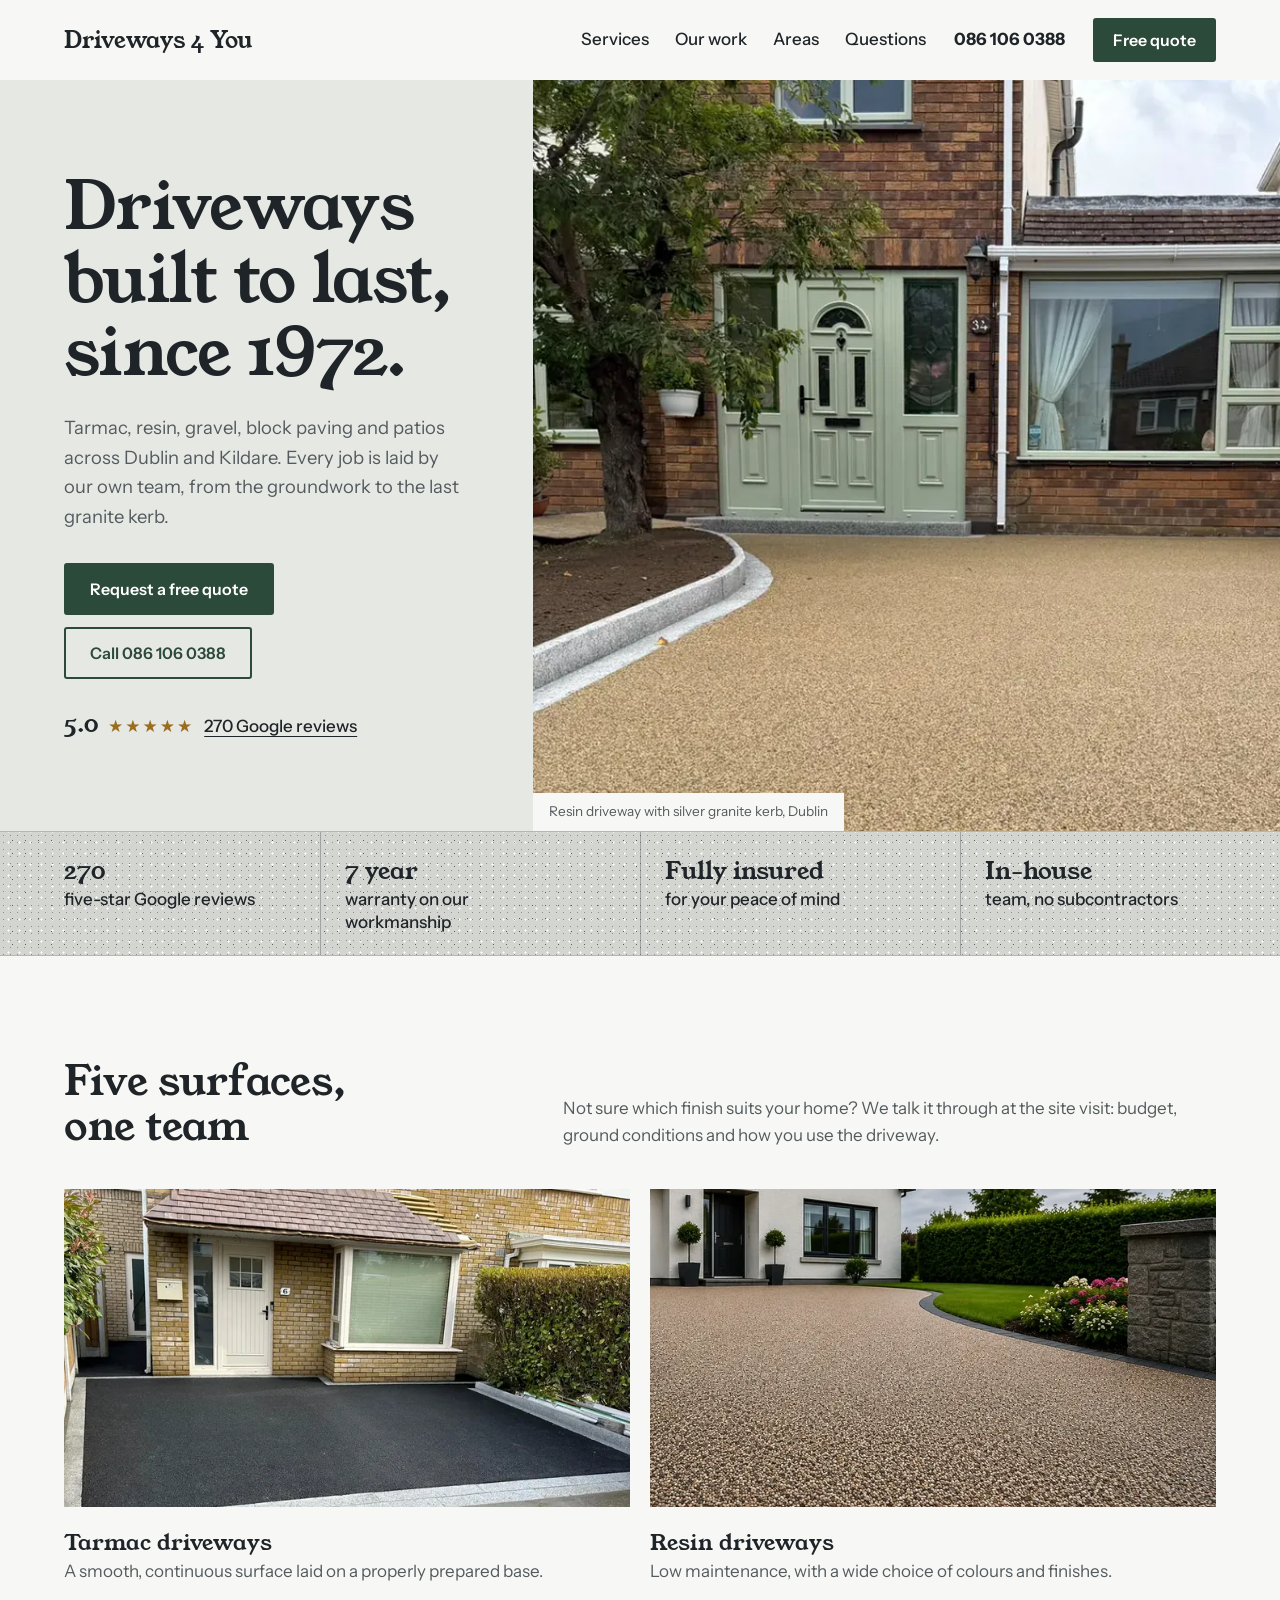
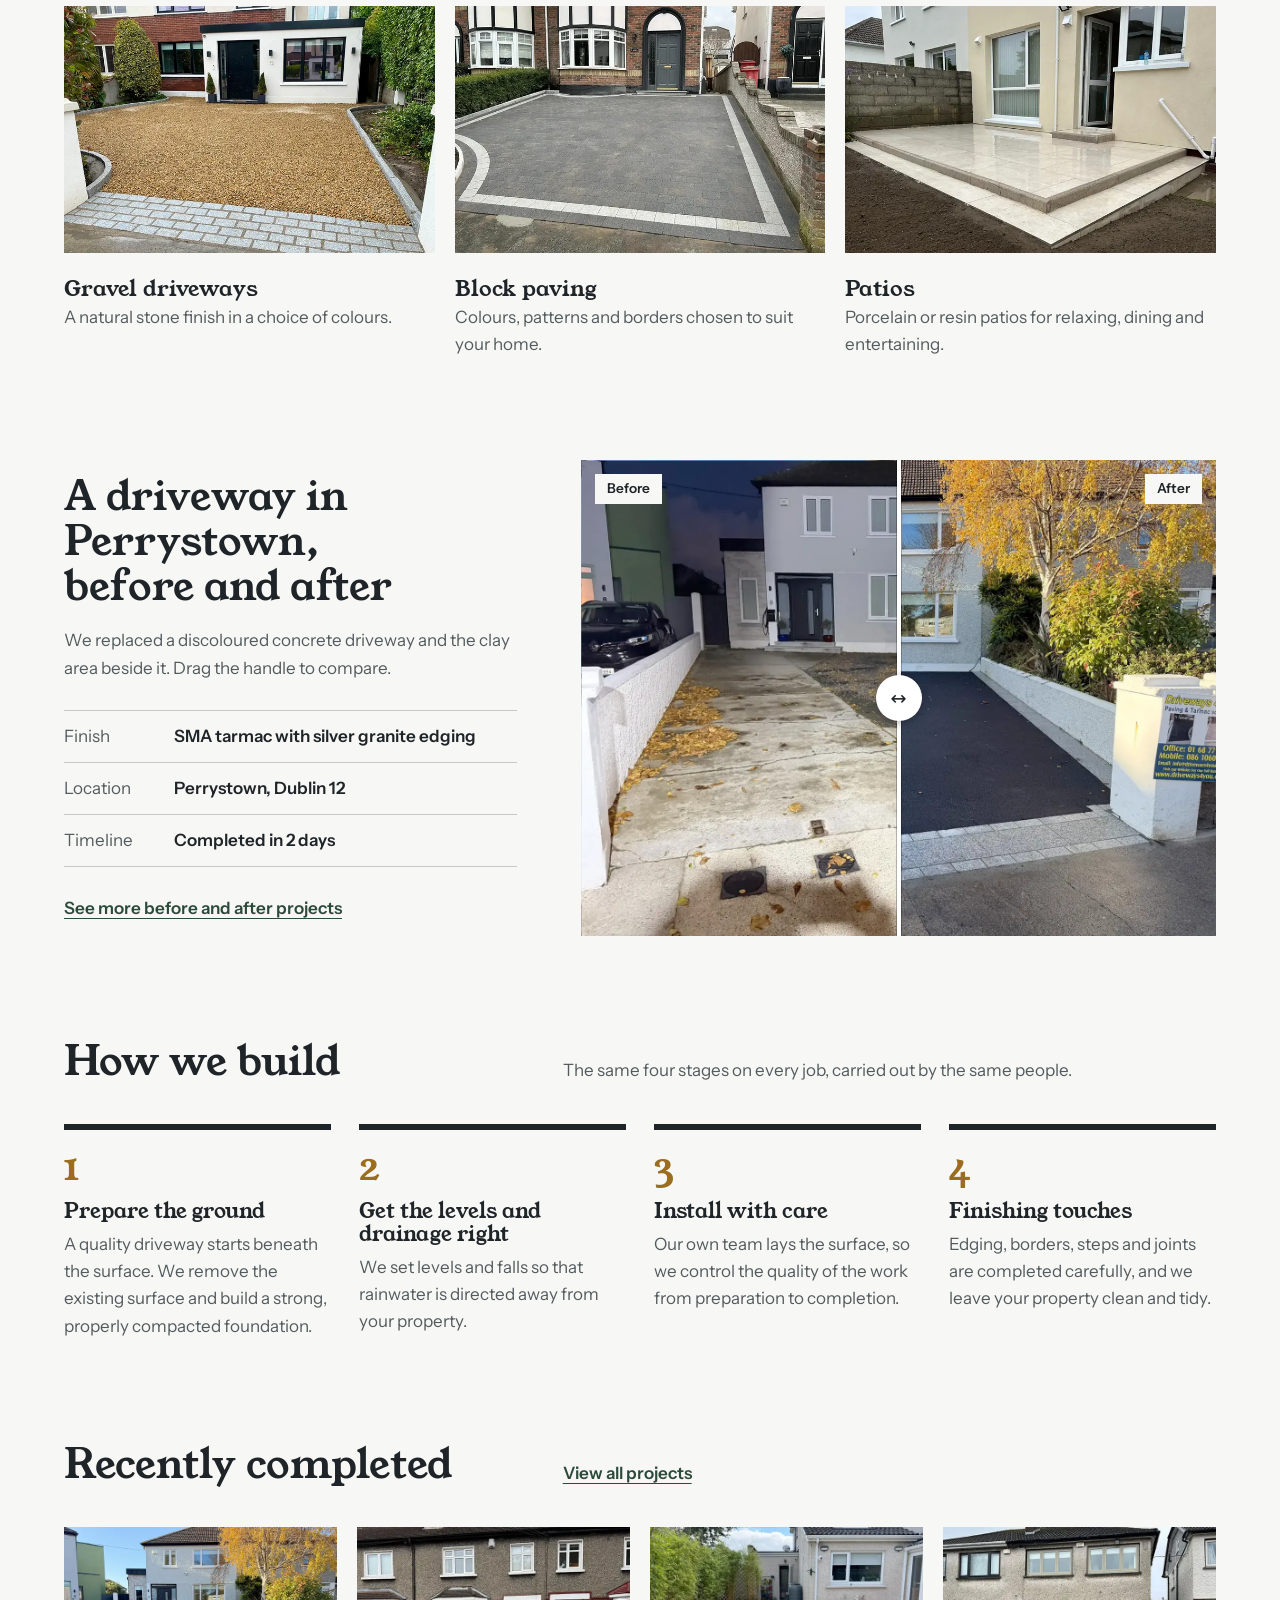
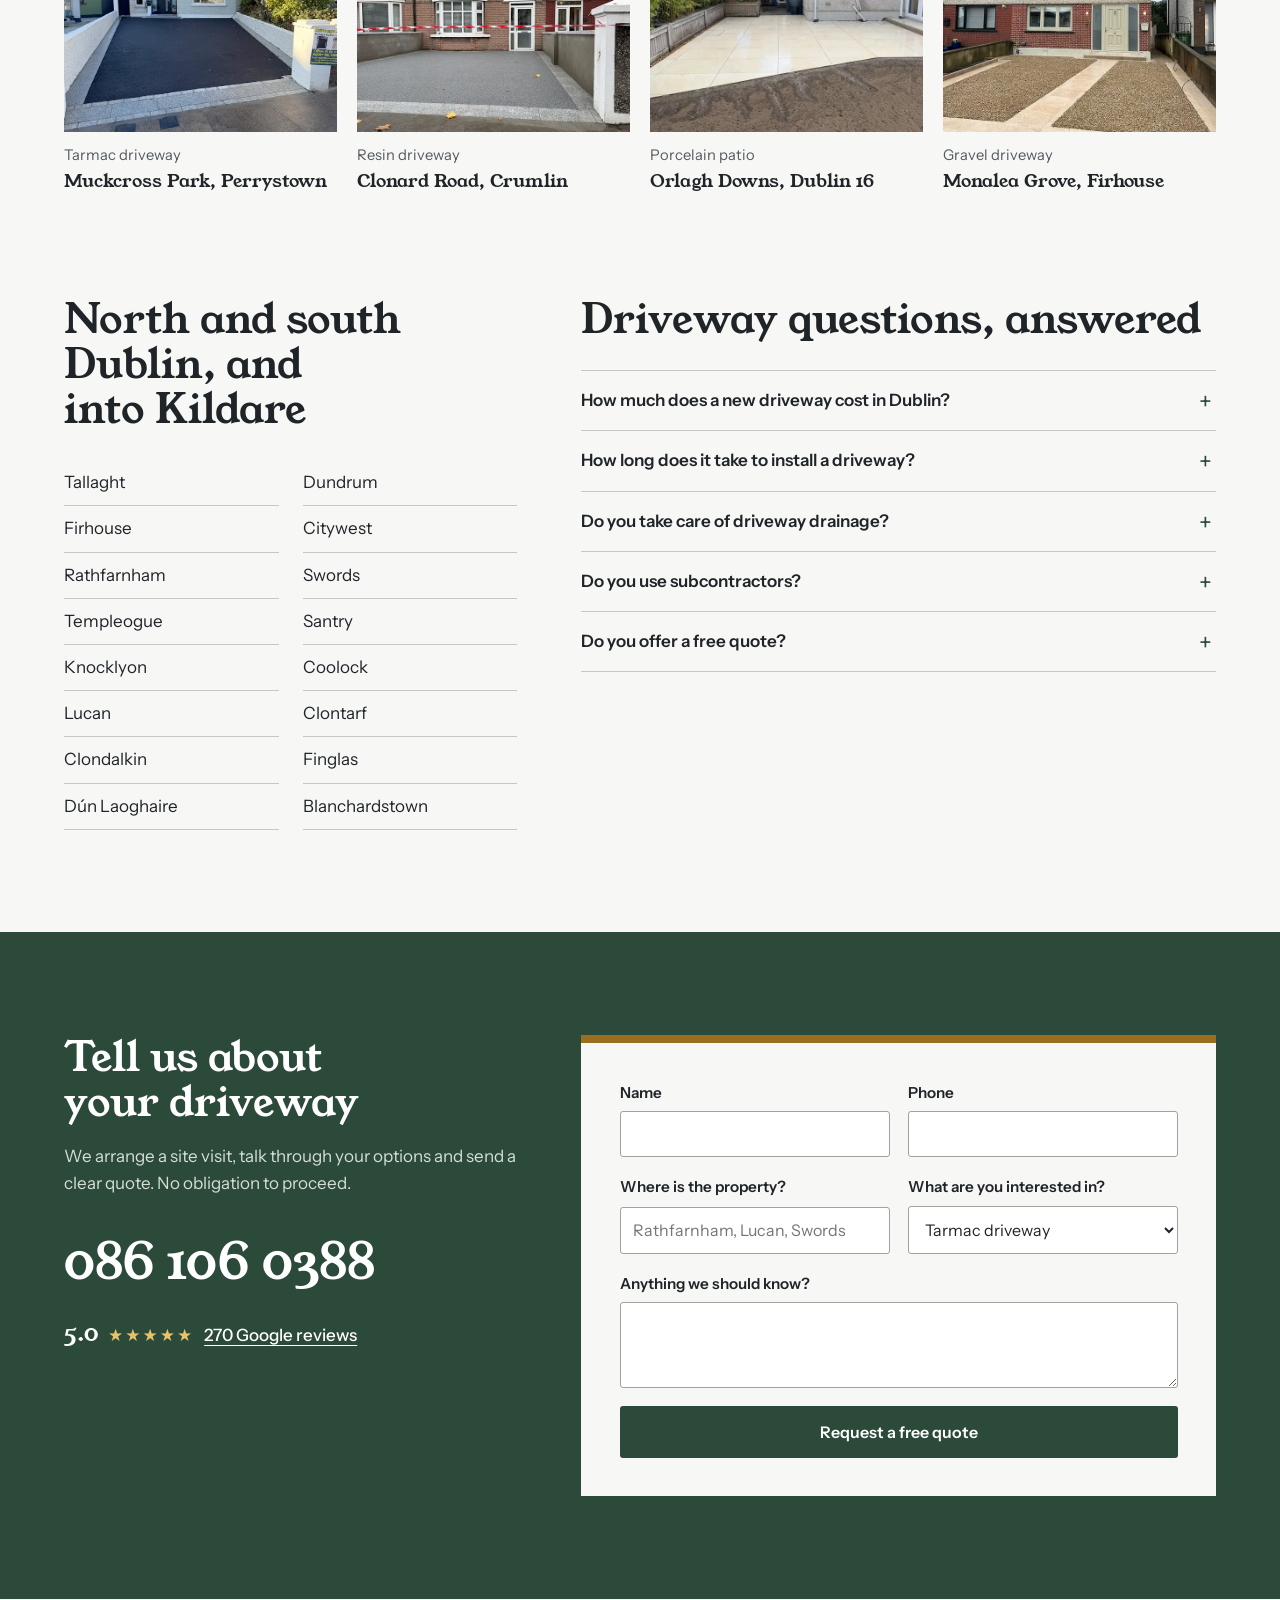
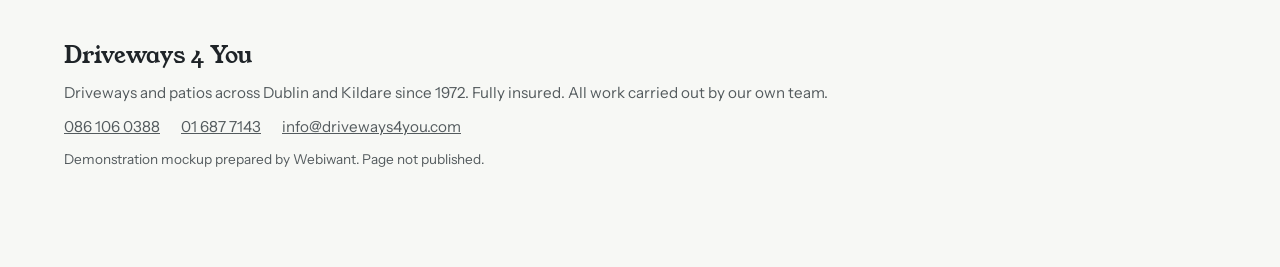
==== home-page-d925b19eefa49cad/modele-1-granite/index.html @ bef6cdc3 "Add three home page mockups Co-Authored-By: Claude Fable 5.2 <noreply@anthropic.com>" ====
<!doctype html>
<html lang="en-IE">
<head>
<meta charset="utf-8">
<meta name="viewport" content="width=device-width, initial-scale=1">
<meta name="robots" content="noindex, nofollow">
<title>Driveways Dublin | Tarmac, Resin and Patios | Driveways 4 You</title>
<meta name="description" content="Driveways 4 You installs tarmac, resin, gravel and block paving driveways and patios across Dublin. Call 086 106 0388 for a free quote.">
<link rel="stylesheet" href="fonts.css">
<link rel="stylesheet" href="style.css">
<script type="application/ld+json">
{"@context":"https://schema.org","@type":"HomeAndConstructionBusiness","name":"Driveways 4 You","url":"https://driveways4you.com/","telephone":"+353861060388","email":"info@driveways4you.com","foundingDate":"1972","areaServed":[{"@type":"City","name":"Dublin"},{"@type":"AdministrativeArea","name":"Kildare"}],"aggregateRating":{"@type":"AggregateRating","ratingValue":5.0,"reviewCount":270},"sameAs":["https://g.page/r/CZlKfA_YIDIHEAE"]}
</script>
</head>
<body>
<header class="top">
  <a class="brand" href="#" aria-label="Driveways 4 You, home">Driveways 4&nbsp;You</a>
  <nav aria-label="Main navigation">
    <a href="#services">Services</a>
    <a href="#work">Our work</a>
    <a href="#areas">Areas</a>
    <a href="#faq">Questions</a>
  </nav>
  <a class="top-phone" href="tel:+353861060388">086 106 0388</a>
  <a class="btn btn-main top-cta" href="#quote">Free quote</a>
</header>

<main>
<section class="hero">
  <div class="hero-text">
    <h1>Driveways built to last, since 1972.</h1>
    <p class="lead">Tarmac, resin, gravel, block paving and patios across Dublin and Kildare. Every job is laid by our own team, from the groundwork to the last granite kerb.</p>
    <div class="hero-cta">
      <a class="btn btn-main" href="#quote">Request a free quote</a>
      <a class="btn btn-line" href="tel:+353861060388">Call 086 106 0388</a>
    </div>
    <a class="rating" href="https://g.page/r/CZlKfA_YIDIHEAE" target="_blank" rel="noopener"><strong>5.0</strong><span class="stars" aria-hidden="true">★★★★★</span><span>270 Google reviews</span></a>
  </div>
  <figure class="hero-photo">
    <img src="img/resin-driveway-granite-kerb-dublin-700.webp" srcset="img/resin-driveway-granite-kerb-dublin-700.webp 700w, img/resin-driveway-granite-kerb-dublin-1400.webp 1200w" sizes="(min-width: 900px) 58vw, 100vw" width="1200" height="798" alt="Resin driveway with a curved silver granite kerb in front of a Dublin home" fetchpriority="high">
    <figcaption>Resin driveway with silver granite kerb, Dublin</figcaption>
  </figure>
</section>

<ul class="kerb">
  <li><strong>270</strong> five-star Google reviews</li>
  <li><strong>7 year</strong> warranty on our workmanship</li>
  <li><strong>Fully insured</strong> for your peace of mind</li>
  <li><strong>In-house</strong> team, no subcontractors</li>
</ul>

<section class="block" id="services">
  <div class="block-head">
    <h2>Five surfaces, one team</h2>
    <p>Not sure which finish suits your home? We talk it through at the site visit: budget, ground conditions and how you use the driveway.</p>
  </div>
  <div class="svc-grid">
      <a class="svc" href="https://driveways4you.com/services/tarmac-contractors-dublin"><img src="img/tarmac-driveway-brick-porch-dublin-700.webp" srcset="img/tarmac-driveway-brick-porch-dublin-700.webp 700w, img/tarmac-driveway-brick-porch-dublin-1400.webp 1200w" sizes="(min-width: 900px) 33vw, 100vw" width="1200" height="800" alt="New tarmac driveway with granite edging in front of a brick porch" loading="lazy"><span class="svc-text"><strong>Tarmac driveways</strong><span>A smooth, continuous surface laid on a properly prepared base.</span></span></a>
      <a class="svc" href="https://driveways4you.com/services/resin-driveways-dublin"><img src="img/resin-driveway-curved-lawn-dublin-700.webp" srcset="img/resin-driveway-curved-lawn-dublin-700.webp 700w, img/resin-driveway-curved-lawn-dublin-1400.webp 1183w" sizes="(min-width: 900px) 33vw, 100vw" width="1183" height="887" alt="Resin driveway curving past a lawn towards a white house" loading="lazy"><span class="svc-text"><strong>Resin driveways</strong><span>Low maintenance, with a wide choice of colours and finishes.</span></span></a>
      <a class="svc" href="https://driveways4you.com/services/gravel-driveways"><img src="img/gravel-driveway-granite-sett-apron-dublin-700.webp" srcset="img/gravel-driveway-granite-sett-apron-dublin-700.webp 700w, img/gravel-driveway-granite-sett-apron-dublin-1400.webp 1200w" sizes="(min-width: 900px) 33vw, 100vw" width="1200" height="800" alt="Golden gravel driveway with a granite sett apron" loading="lazy"><span class="svc-text"><strong>Gravel driveways</strong><span>A natural stone finish in a choice of colours.</span></span></a>
      <a class="svc" href="https://driveways4you.com/services/block-paving-dublin"><img src="img/block-paving-charcoal-silver-border-scholarstown-700.webp" srcset="img/block-paving-charcoal-silver-border-scholarstown-700.webp 700w, img/block-paving-charcoal-silver-border-scholarstown-1400.webp 1200w" sizes="(min-width: 900px) 33vw, 100vw" width="1200" height="800" alt="Charcoal block paving driveway with a silver granite border in Scholarstown" loading="lazy"><span class="svc-text"><strong>Block paving</strong><span>Colours, patterns and borders chosen to suit your home.</span></span></a>
      <a class="svc" href="https://driveways4you.com/services/patios-dublin"><img src="img/porcelain-patio-step-dublin-700.webp" srcset="img/porcelain-patio-step-dublin-700.webp 700w, img/porcelain-patio-step-dublin-1400.webp 1200w" sizes="(min-width: 900px) 33vw, 100vw" width="1200" height="800" alt="Cream porcelain patio with a wide step outside patio doors" loading="lazy"><span class="svc-text"><strong>Patios</strong><span>Porcelain or resin patios for relaxing, dining and entertaining.</span></span></a>
  </div>
</section>

<section class="block compare" id="work">
  <div class="compare-text">
    <h2>A driveway in Perrystown, before and after</h2>
    <p>We replaced a discoloured concrete driveway and the clay area beside it. Drag the handle to compare.</p>
    <dl class="facts">
      <div><dt>Finish</dt><dd>SMA tarmac with silver granite edging</dd></div>
      <div><dt>Location</dt><dd>Perrystown, Dublin 12</dd></div>
      <div><dt>Timeline</dt><dd>Completed in 2 days</dd></div>
    </dl>
    <a class="text-link" href="https://driveways4you.com/gallery/transformations">See more before and after projects</a>
  </div>
  <div class="compare-media">
    <div class="ba" style="--pos:50%">
      <img class="ba-after" src="img/tarmac-driveway-perrystown-after-700.webp" srcset="img/tarmac-driveway-perrystown-after-700.webp 700w, img/tarmac-driveway-perrystown-after-1400.webp 1400w" sizes="(min-width: 900px) 60vw, 100vw" width="1400" height="1050" alt="After: SMA tarmac driveway with silver granite edging at Muckcross Park, Perrystown" loading="lazy">
      <img class="ba-before" src="img/tarmac-driveway-perrystown-before-700.webp" srcset="img/tarmac-driveway-perrystown-before-700.webp 700w, img/tarmac-driveway-perrystown-before-1400.webp 1400w" sizes="(min-width: 900px) 60vw, 100vw" width="1400" height="1050" alt="Before: the original discoloured concrete driveway at Muckcross Park, Perrystown" loading="lazy">
      <span class="ba-tag ba-tag-b">Before</span><span class="ba-tag ba-tag-a">After</span>
      <span class="ba-handle" aria-hidden="true"></span>
      <input class="ba-range" type="range" min="0" max="100" value="50" aria-label="Drag to compare the driveway before and after">
    </div>
  </div>
</section>

<section class="block">
  <div class="block-head">
    <h2>How we build</h2>
    <p>The same four stages on every job, carried out by the same people.</p>
  </div>
  <ol class="steps">
      <li><h3>Prepare the ground</h3><p>A quality driveway starts beneath the surface. We remove the existing surface and build a strong, properly compacted foundation.</p></li>
      <li><h3>Get the levels and drainage right</h3><p>We set levels and falls so that rainwater is directed away from your property.</p></li>
      <li><h3>Install with care</h3><p>Our own team lays the surface, so we control the quality of the work from preparation to completion.</p></li>
      <li><h3>Finishing touches</h3><p>Edging, borders, steps and joints are completed carefully, and we leave your property clean and tidy.</p></li>
  </ol>
</section>

<section class="block">
  <div class="block-head">
    <h2>Recently completed</h2>
    <p><a class="text-link" href="https://driveways4you.com/our-work/tarmac-driveway-projects">View all projects</a></p>
  </div>
  <div class="proj-grid">
      <a class="proj" href="https://driveways4you.com/tarmac-driveway-installation-muckcross-park-perrystown-dublin-12"><img src="img/tarmac-driveway-perrystown-after-700.webp" srcset="img/tarmac-driveway-perrystown-after-700.webp 700w, img/tarmac-driveway-perrystown-after-1400.webp 1400w" sizes="(min-width: 900px) 25vw, 50vw" width="1400" height="1050" alt="Completed SMA tarmac driveway with silver granite edging at Muckcross Park" loading="lazy"><span class="proj-kind">Tarmac driveway</span><strong>Muckcross Park, Perrystown</strong></a>
      <a class="proj" href="https://driveways4you.com/resin-driveway-installation-clonard-road-crumlin"><img src="img/resin-driveway-clonard-road-crumlin-700.webp" srcset="img/resin-driveway-clonard-road-crumlin-700.webp 700w, img/resin-driveway-clonard-road-crumlin-1400.webp 800w" sizes="(min-width: 900px) 25vw, 50vw" width="800" height="533" alt="Grey resin driveway with silver granite borders on Clonard Road" loading="lazy"><span class="proj-kind">Resin driveway</span><strong>Clonard Road, Crumlin</strong></a>
      <a class="proj" href="https://driveways4you.com/porcelain-patio-installation-orlagh-downs-dublin-16"><img src="img/porcelain-patio-orlagh-downs-dublin-16-700.webp" srcset="img/porcelain-patio-orlagh-downs-dublin-16-700.webp 700w, img/porcelain-patio-orlagh-downs-dublin-16-1400.webp 800w" sizes="(min-width: 900px) 25vw, 50vw" width="800" height="533" alt="Porcelain patio beside a bamboo hedge at Orlagh Downs" loading="lazy"><span class="proj-kind">Porcelain patio</span><strong>Orlagh Downs, Dublin 16</strong></a>
      <a class="proj" href="https://driveways4you.com/gravel-driveway-installation-monalea-grove-firhouse-dublin"><img src="img/gravel-driveway-stone-path-firhouse-700.webp" srcset="img/gravel-driveway-stone-path-firhouse-700.webp 700w, img/gravel-driveway-stone-path-firhouse-1400.webp 800w" sizes="(min-width: 900px) 25vw, 50vw" width="800" height="533" alt="Gravel driveway with natural stone paths at Monalea Grove" loading="lazy"><span class="proj-kind">Gravel driveway</span><strong>Monalea Grove, Firhouse</strong></a>
  </div>
</section>

<section class="block split" id="areas">
  <div>
    <h2>North and south Dublin, and into Kildare</h2>
    <ul class="areas">
      <li>Tallaght</li>
      <li>Firhouse</li>
      <li>Rathfarnham</li>
      <li>Templeogue</li>
      <li>Knocklyon</li>
      <li>Lucan</li>
      <li>Clondalkin</li>
      <li>Dún Laoghaire</li>
      <li>Dundrum</li>
      <li>Citywest</li>
      <li>Swords</li>
      <li>Santry</li>
      <li>Coolock</li>
      <li>Clontarf</li>
      <li>Finglas</li>
      <li>Blanchardstown</li>
    </ul>
  </div>
  <div id="faq">
    <h2>Driveway questions, answered</h2>
    <div class="faq">
      <details><summary>How much does a new driveway cost in Dublin?</summary><p>The price depends on the size of the driveway, your chosen finish and what needs to be done underneath it. Excavation, drainage, access and extras such as granite edging or steps can all affect the quote. We give you a price for your property after a site visit.</p></details>
      <details><summary>How long does it take to install a driveway?</summary><p>Several of the installations in our Transformations gallery were completed in two days. Your schedule depends on the size of the job, the surface you choose and the preparation needed.</p></details>
      <details><summary>Do you take care of driveway drainage?</summary><p>Yes. We look at where rainwater currently collects or flows, then plan the levels and falls for the new surface. Let us know if you already get puddles or water running towards your house.</p></details>
      <details><summary>Do you use subcontractors?</summary><p>No. Our own team carries out the work, from removing the old surface and preparing the base to laying the new driveway and completing the finishing details.</p></details>
      <details><summary>Do you offer a free quote?</summary><p>Yes. Tell us where you are based and what you have in mind. We arrange a site visit, talk through your options and give you a free quote with no obligation to proceed.</p></details>
    </div>
  </div>
</section>

<section class="quote" id="quote">
  <div class="quote-text">
    <h2>Tell us about your driveway</h2>
    <p>We arrange a site visit, talk through your options and send a clear quote. No obligation to proceed.</p>
    <a class="big-phone" href="tel:+353861060388">086 106 0388</a>
    <a class="rating" href="https://g.page/r/CZlKfA_YIDIHEAE" target="_blank" rel="noopener"><strong>5.0</strong><span class="stars" aria-hidden="true">★★★★★</span><span>270 Google reviews</span></a>
  </div>
  <form class="quote-form" action="#" method="post">
      <label>Name<input type="text" name="name" autocomplete="name" required></label>
      <label>Phone<input type="tel" name="phone" autocomplete="tel" required></label>
      <label>Where is the property?<input type="text" name="location" placeholder="Rathfarnham, Lucan, Swords"></label>
      <label>What are you interested in?
        <select name="service">
          <option>Tarmac driveway</option><option>Resin driveway</option><option>Gravel driveway</option>
          <option>Block paving</option><option>Patio</option><option>Not sure yet</option>
        </select>
      </label>
      <label class="wide">Anything we should know?<textarea name="message" rows="3"></textarea></label>
      <button class="btn btn-main" type="submit">Request a free quote</button>
    </form>
</section>
</main>

<footer>
  <p class="brand">Driveways 4&nbsp;You</p>
  <p>Driveways and patios across Dublin and Kildare since 1972. Fully insured. All work carried out by our own team.</p>
  <p><a href="tel:+353861060388">086 106 0388</a> <a href="tel:016877143">01 687 7143</a> <a href="mailto:info@driveways4you.com">info@driveways4you.com</a></p>
  <p class="mock">Demonstration mockup prepared by Webiwant. Page not published.</p>
</footer>

<div class="sticky">
  <a href="tel:+353861060388">Call us</a>
  <a href="https://wa.me/353861060388">WhatsApp</a>
  <a class="sticky-main" href="#quote">Free quote</a>
</div>
<script>
document.querySelectorAll('.ba').forEach(function (ba) {
  ba.querySelector('.ba-range').addEventListener('input', function (e) {
    ba.style.setProperty('--pos', e.target.value + '%');
  });
});
var pick = document.querySelector('[data-picker]');
if (pick) {
  var shots = pick.querySelectorAll('.pick-shot'), notes = pick.querySelectorAll('.pick-note');
  pick.querySelectorAll('.pick-tab').forEach(function (tab, i, tabs) {
    tab.addEventListener('click', function () {
      tabs.forEach(function (t, j) {
        t.setAttribute('aria-selected', j === i);
        shots[j].hidden = j !== i;
        notes[j].hidden = j !== i;
      });
    });
  });
}
</script>
</body>
</html>
---- home-page-d925b19eefa49cad/modele-1-granite/fonts.css ----
@font-face {
  font-family: "Young Serif";
  font-style: normal;
  font-weight: 400;
  font-display: swap;
  src: url("fonts/young-serif-400.woff2") format("woff2");
}
@font-face {
  font-family: "Instrument Sans";
  font-style: normal;
  font-weight: 400 700;
  font-display: swap;
  src: url("fonts/instrument-sans-400-700.woff2") format("woff2");
}
---- home-page-d925b19eefa49cad/modele-1-granite/style.css ----
/* Model 1 "Granite": silver granite, hedge green, carved serif. */
:root {
  --stone: #e6e8e4;
  --paper: #f7f8f5;
  --ink: #1f2428;
  --soft: #545b5e;
  --hedge: #2c4a3a;
  --hedge-dark: #1e3529;
  --gold: #9a6d1f;
  --line: #c6c9c2;
  --serif: "Young Serif", Georgia, serif;
  --sans: "Instrument Sans", system-ui, sans-serif;
  --pad: clamp(20px, 5vw, 72px);
  --granite: radial-gradient(#8d908d 0.6px, transparent 1px) 0 0 / 7px 7px,
    radial-gradient(#ffffff 0.8px, transparent 1.3px) 3px 5px / 11px 11px,
    radial-gradient(#5c5f5e 0.5px, transparent 0.9px) 6px 2px / 13px 13px, #d3d5d1;
}
*, *::before, *::after { box-sizing: border-box; }
html { scroll-behavior: smooth; }
body { margin: 0; background: var(--paper); color: var(--ink); font: 400 17px/1.6 var(--sans); }
img { display: block; max-width: 100%; height: auto; }
a { color: inherit; }
h1, h2, h3 { font-family: var(--serif); font-weight: 400; line-height: 1.1; margin: 0; text-wrap: balance; }
h2 { font-size: clamp(1.8rem, 3.2vw, 2.7rem); }
p { margin: 0; }
ul, ol { margin: 0; padding: 0; list-style: none; }
:focus-visible { outline: 3px solid var(--gold); outline-offset: 3px; }

.btn { display: inline-block; padding: 14px 24px; font: 600 1rem var(--sans); text-decoration: none; border: 2px solid var(--hedge); border-radius: 3px; cursor: pointer; }
.btn-main { background: var(--hedge); color: #fff; }
.btn-main:hover { background: var(--hedge-dark); border-color: var(--hedge-dark); }
.btn-line { color: var(--hedge); background: transparent; }
.btn-line:hover { background: var(--hedge); color: #fff; }
.text-link { color: var(--hedge); font-weight: 600; text-underline-offset: 4px; }

.top { display: flex; align-items: center; gap: 28px; padding: 18px var(--pad); }
.brand { font: 400 1.45rem var(--serif); text-decoration: none; margin-right: auto; }
.top nav { display: flex; gap: 26px; }
.top nav a { text-decoration: none; font-weight: 500; }
.top nav a:hover { text-decoration: underline; text-underline-offset: 6px; }
.top-phone { font-weight: 700; text-decoration: none; white-space: nowrap; }
.top-cta { padding: 10px 18px; }

.hero { display: grid; grid-template-columns: minmax(0, 5fr) minmax(0, 7fr); align-items: stretch; background: var(--stone); }
.hero-text { padding: clamp(40px, 7vw, 110px) var(--pad); align-self: center; }
.hero h1 { font-size: clamp(2.5rem, 5.2vw, 4.6rem); letter-spacing: -0.01em; }
.lead { margin-top: 24px; font-size: 1.15rem; color: var(--soft); max-width: 34em; }
.hero-cta { display: flex; flex-wrap: wrap; gap: 12px; margin: 32px 0 28px; }
.rating { display: inline-flex; align-items: baseline; gap: 10px; text-decoration: none; font-weight: 500; }
.rating strong { font: 400 1.5rem var(--serif); }
.stars { color: var(--gold); letter-spacing: 2px; }
.rating span:last-child { text-decoration: underline; text-underline-offset: 4px; }
.hero-photo { margin: 0; position: relative; min-height: 440px; }
.hero-photo img { position: absolute; inset: 0; width: 100%; height: 100%; object-fit: cover; }
.hero-photo figcaption { position: absolute; left: 0; bottom: 0; background: var(--paper); padding: 8px 16px; font-size: 0.85rem; color: var(--soft); }

.kerb { display: grid; grid-template-columns: repeat(4, 1fr); background: var(--granite); border-block: 1px solid #b4b7b2; }
.kerb li { padding: 22px var(--pad) 22px 24px; border-left: 1px solid rgba(31, 36, 40, 0.28); font-weight: 500; line-height: 1.35; }
.kerb li:first-child { border-left: 0; padding-left: var(--pad); }
.kerb strong { font: 400 1.5rem var(--serif); display: block; }

.block { padding: clamp(56px, 8vw, 112px) var(--pad); }
.block + .block { padding-top: 0; }
.block-head { display: grid; grid-template-columns: minmax(0, 5fr) minmax(0, 7fr); gap: 32px; align-items: end; margin-bottom: 40px; }
.block-head p { color: var(--soft); max-width: 38em; }

.svc-grid { display: grid; grid-template-columns: repeat(6, 1fr); gap: 20px; }
.svc { grid-column: span 2; text-decoration: none; display: block; }
.svc:nth-child(-n+2) { grid-column: span 3; }
.svc img { width: 100%; aspect-ratio: 3 / 2; object-fit: cover; }
.svc:nth-child(-n+2) img { aspect-ratio: 16 / 9; }
.svc-text { display: block; padding: 14px 0 0; border-top: 6px solid transparent; }
.svc-text strong { font: 400 1.35rem var(--serif); display: block; }
.svc-text span { color: var(--soft); }
.svc:hover strong { text-decoration: underline; text-underline-offset: 5px; }

.compare { display: grid; grid-template-columns: minmax(0, 5fr) minmax(0, 7fr); gap: clamp(28px, 5vw, 72px); align-items: center; }
.compare-text p { margin-top: 18px; color: var(--soft); }
.facts { margin: 28px 0; border-top: 1px solid var(--line); }
.facts div { display: grid; grid-template-columns: 110px 1fr; padding: 12px 0; border-bottom: 1px solid var(--line); }
.facts dt { color: var(--soft); }
.facts dd { margin: 0; font-weight: 600; }

.ba { position: relative; overflow: hidden; aspect-ratio: 4 / 3; background: var(--stone); }
.ba img { position: absolute; inset: 0; width: 100%; height: 100%; object-fit: cover; }
.ba-before { clip-path: inset(0 calc(100% - var(--pos)) 0 0); }
.ba-handle { position: absolute; top: 0; bottom: 0; left: var(--pos); width: 4px; margin-left: -2px; background: #fff; box-shadow: 0 0 0 1px rgba(0, 0, 0, 0.25); }
.ba-handle::after { content: "\2194"; position: absolute; top: 50%; left: 50%; width: 46px; height: 46px; margin: -23px; border-radius: 50%; background: #fff; color: var(--ink); display: grid; place-items: center; font-size: 1.2rem; box-shadow: 0 2px 10px rgba(0, 0, 0, 0.3); }
.ba-range { position: absolute; inset: 0; width: 100%; height: 100%; margin: 0; opacity: 0; cursor: ew-resize; }
.ba:has(.ba-range:focus-visible) { outline: 3px solid var(--gold); outline-offset: 3px; }
.ba-tag { position: absolute; top: 14px; padding: 4px 12px; background: var(--paper); font-size: 0.85rem; font-weight: 600; }
.ba-tag-b { left: 14px; }
.ba-tag-a { right: 14px; }

.steps { display: grid; grid-template-columns: repeat(4, 1fr); gap: 28px; counter-reset: step; }
.steps li { counter-increment: step; border-top: 6px solid var(--ink); padding-top: 18px; }
.steps li::before { content: counter(step); font: 400 2.4rem var(--serif); color: var(--gold); display: block; line-height: 1; margin-bottom: 14px; }
.steps h3 { font-size: 1.3rem; margin-bottom: 8px; }
.steps p { color: var(--soft); }

.proj-grid { display: grid; grid-template-columns: repeat(4, 1fr); gap: 20px; }
.proj { text-decoration: none; display: block; }
.proj img { width: 100%; aspect-ratio: 4 / 3; object-fit: cover; margin-bottom: 12px; }
.proj-kind { display: block; color: var(--soft); font-size: 0.92rem; }
.proj strong { font: 400 1.15rem var(--serif); }
.proj:hover strong { text-decoration: underline; text-underline-offset: 5px; }

.split { display: grid; grid-template-columns: minmax(0, 5fr) minmax(0, 7fr); gap: clamp(28px, 5vw, 72px); }
.split h2 { margin-bottom: 28px; }
.areas { columns: 2; column-gap: 24px; }
.areas li { padding: 9px 0; border-bottom: 1px solid var(--line); break-inside: avoid; }
.faq details { border-bottom: 1px solid var(--line); }
.faq details:first-child { border-top: 1px solid var(--line); }
.faq summary { cursor: pointer; padding: 16px 32px 16px 0; font-weight: 600; list-style: none; position: relative; }
.faq summary::-webkit-details-marker { display: none; }
.faq summary::after { content: "+"; position: absolute; right: 4px; top: 12px; font-size: 1.5rem; font-weight: 400; color: var(--hedge); }
.faq details[open] summary::after { content: "\2212"; }
.faq details p { padding: 0 0 18px; color: var(--soft); max-width: 60ch; }

.quote { display: grid; grid-template-columns: minmax(0, 5fr) minmax(0, 7fr); gap: clamp(28px, 5vw, 72px); padding: clamp(56px, 8vw, 104px) var(--pad); background: var(--hedge); color: #fff; }
.quote-text p { margin: 18px 0 28px; color: #d5ded8; max-width: 30em; }
.big-phone { display: block; font: 400 clamp(2rem, 4vw, 3.2rem) var(--serif); text-decoration: none; margin-bottom: 18px; }
.quote .stars { color: #e8c268; }
.quote-form { display: grid; grid-template-columns: 1fr 1fr; gap: 18px; background: var(--paper); color: var(--ink); padding: clamp(22px, 3vw, 40px); border-top: 8px solid var(--gold); }
.quote-form label { display: grid; gap: 6px; font-weight: 600; font-size: 0.95rem; }
.quote-form .wide, .quote-form button { grid-column: 1 / -1; }
.quote-form input, .quote-form select, .quote-form textarea { font: 400 1rem var(--sans); padding: 12px; border: 1px solid #9ea39b; border-radius: 3px; background: #fff; color: var(--ink); width: 100%; }

footer { padding: 40px var(--pad) 96px; display: grid; gap: 10px; color: var(--soft); font-size: 0.95rem; }
footer .brand { color: var(--ink); }
footer a { margin-right: 18px; }
.mock { font-size: 0.85rem; }

.sticky { display: none; }

@media (max-width: 900px) {
  .top nav, .top-cta { display: none; }
  .hero, .compare, .split, .quote, .block-head { grid-template-columns: 1fr; }
  .hero-photo { min-height: 0; aspect-ratio: 3 / 2; order: -1; }
  .kerb { grid-template-columns: 1fr 1fr; }
  .kerb li, .kerb li:first-child { padding: 16px 20px; border-left: 0; border-top: 1px solid rgba(31, 36, 40, 0.2); }
  .svc, .svc:nth-child(-n+2) { grid-column: span 6; }
  .steps, .proj-grid { grid-template-columns: 1fr 1fr; }
  .quote-form { grid-template-columns: 1fr; }
  .sticky { display: grid; grid-template-columns: 1fr 1fr 1.3fr; position: fixed; left: 0; right: 0; bottom: 0; z-index: 5; background: var(--ink); }
  .sticky a { padding: 15px 6px; text-align: center; color: #fff; text-decoration: none; font-weight: 600; }
  .sticky-main { background: var(--hedge); }
}
@media (max-width: 520px) {
  .steps { grid-template-columns: 1fr; }
}
@media (prefers-reduced-motion: reduce) {
  html { scroll-behavior: auto; }
}
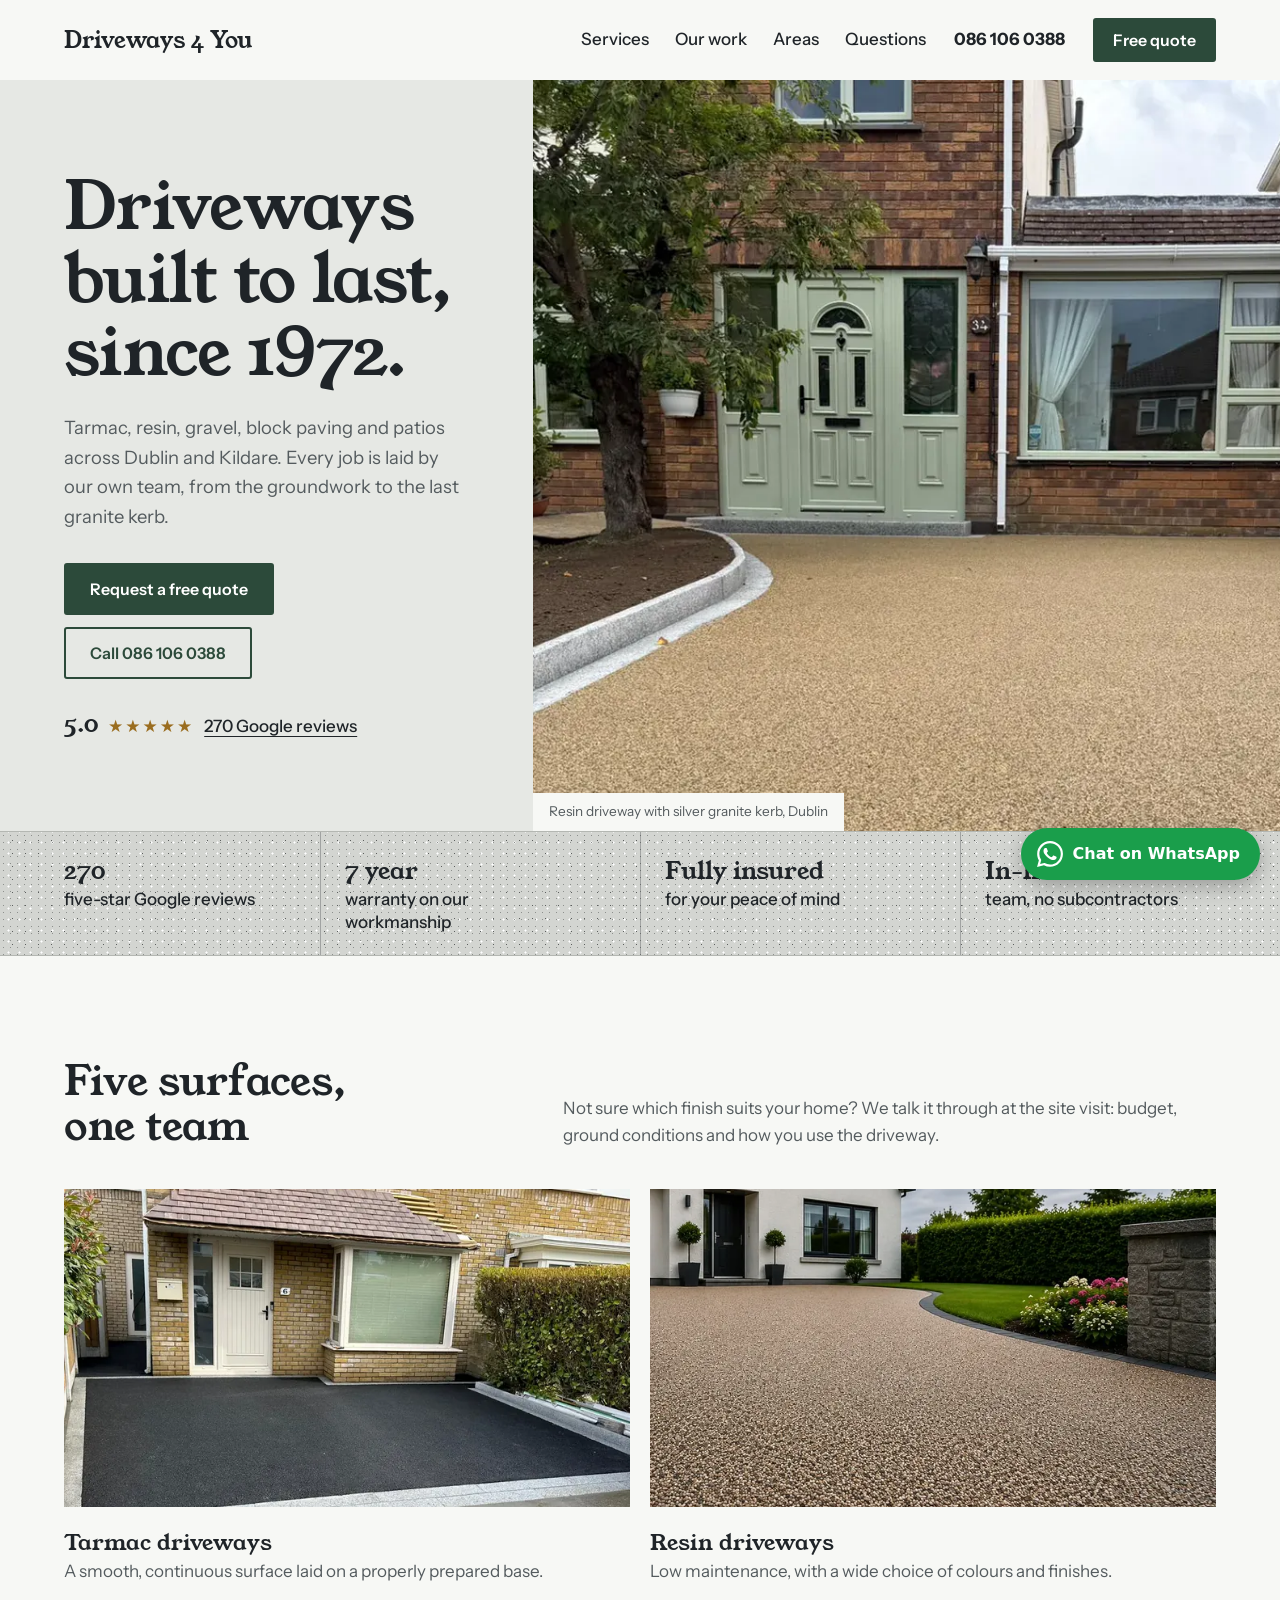
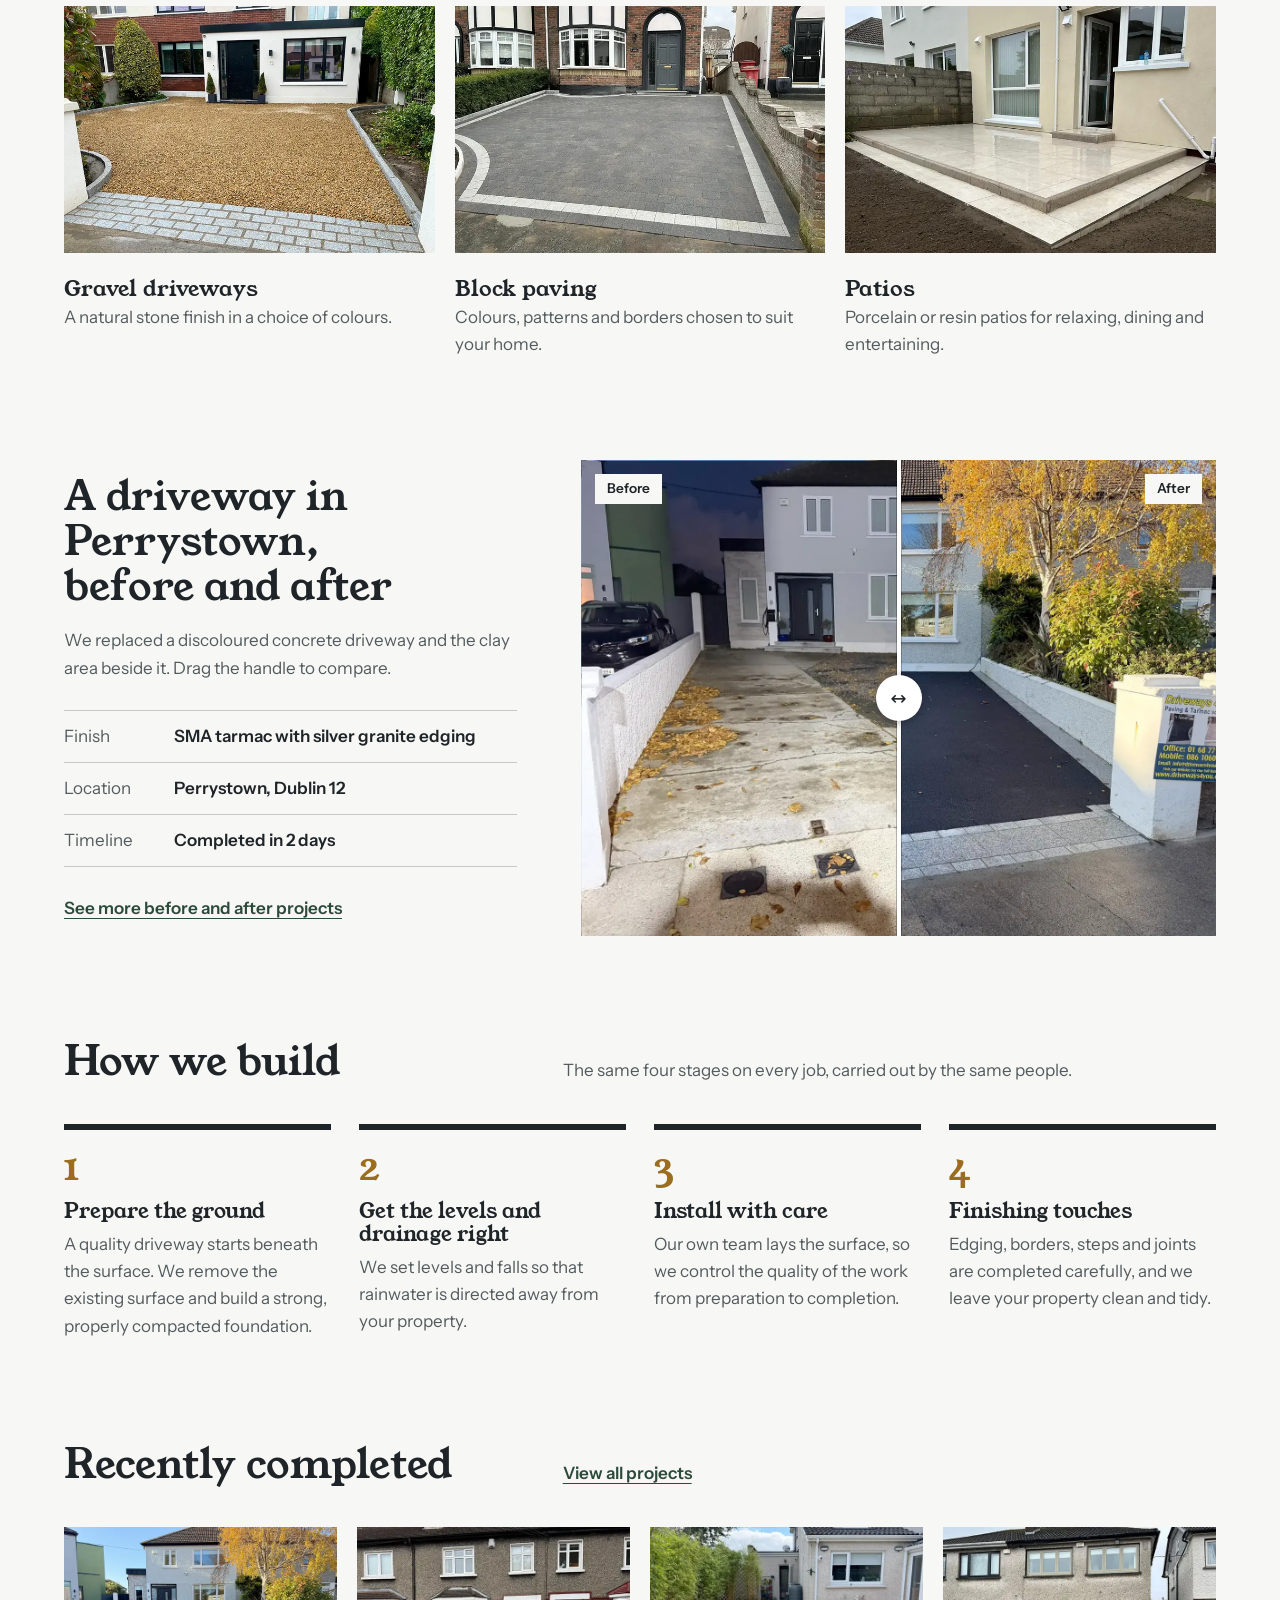
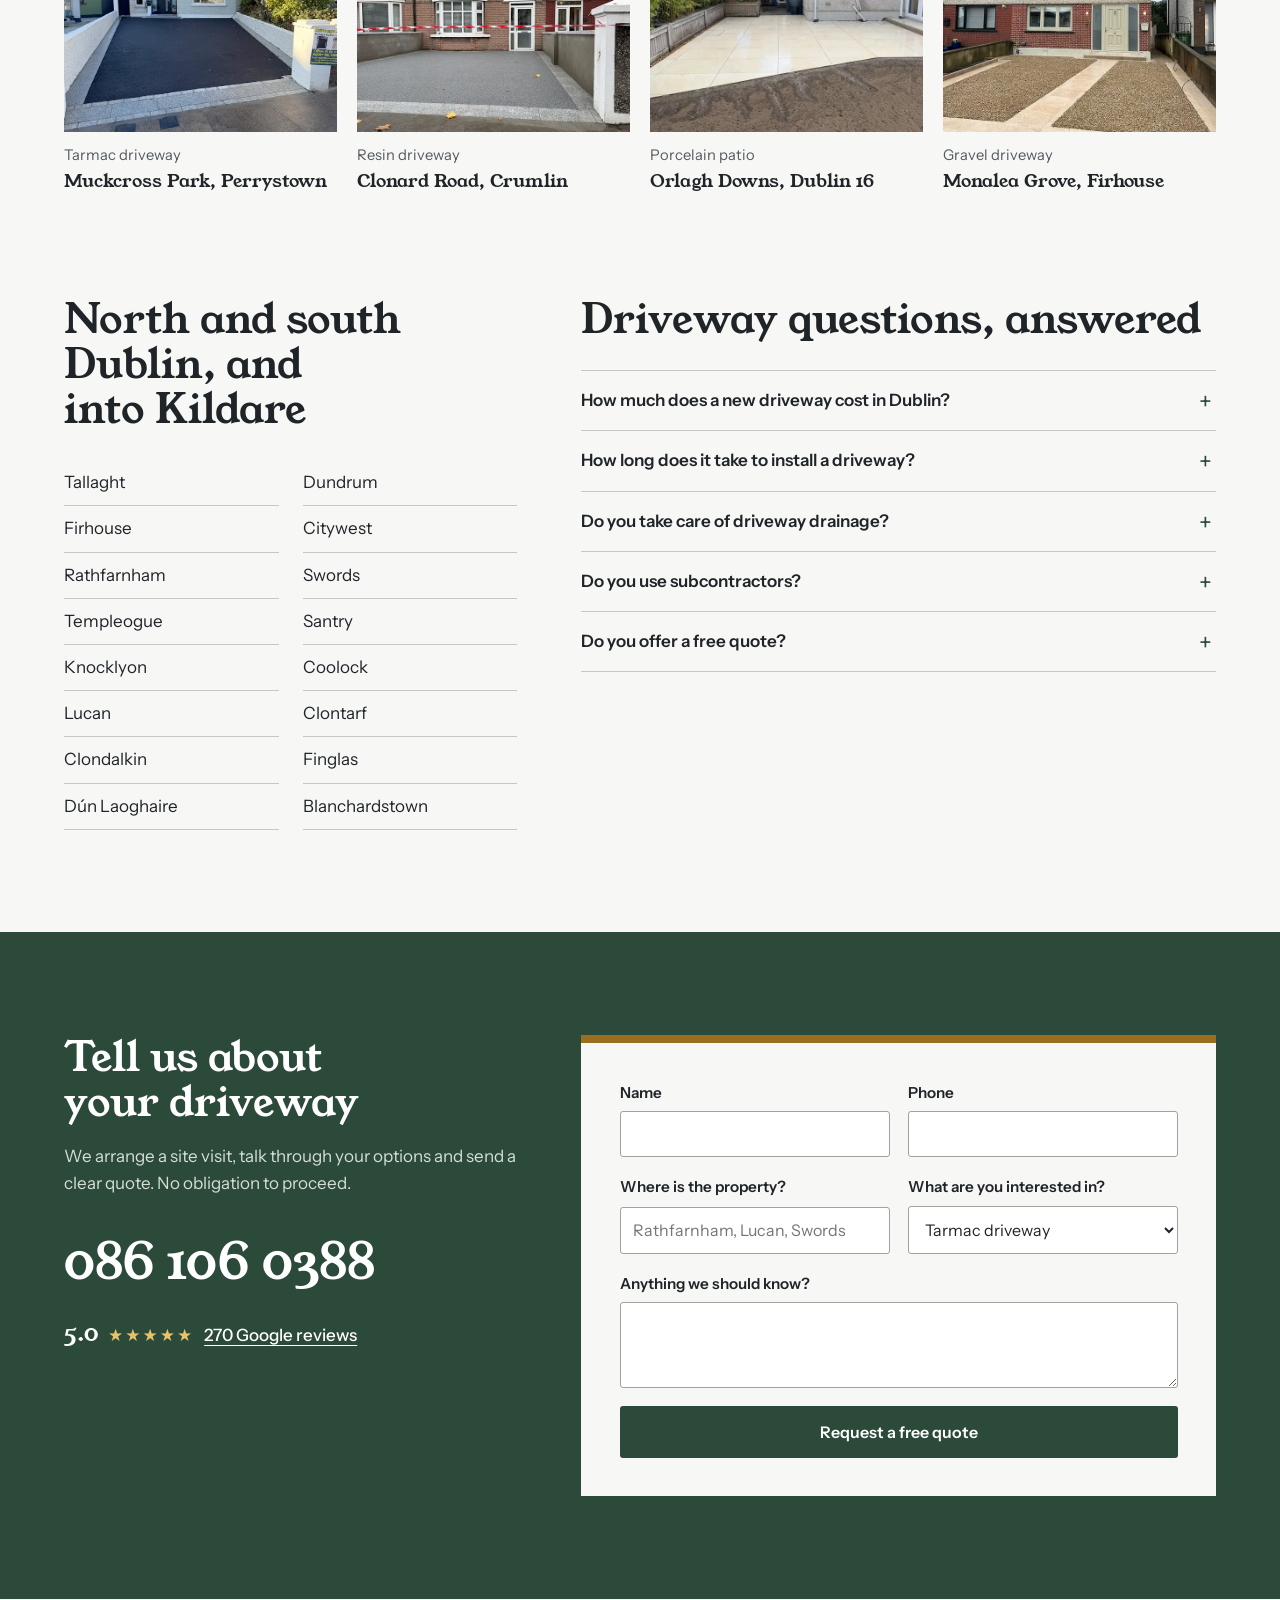
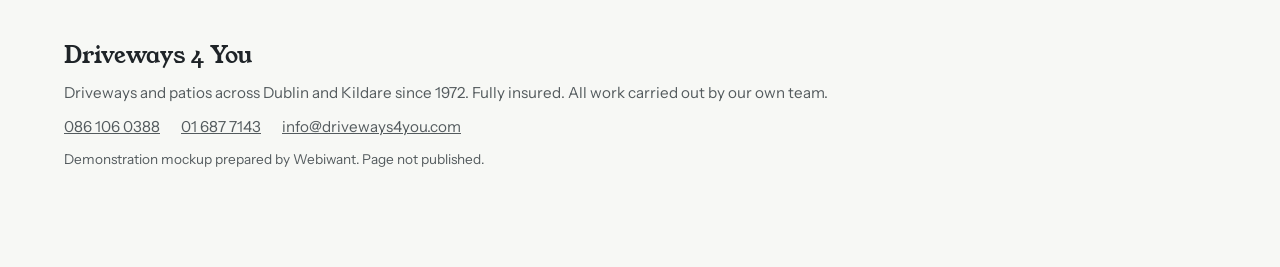
==== commit e646c15a: "Add floating WhatsApp button to the three mockups Co-Authored-By: Claude Fable 5.2 <noreply@anthropi" ====
--- a/home-page-d925b19eefa49cad/modele-1-granite/index.html
+++ b/home-page-d925b19eefa49cad/modele-1-granite/index.html
@@ -177,9 +177,9 @@
 
 <div class="sticky">
   <a href="tel:+353861060388">Call us</a>
-  <a href="https://wa.me/353861060388">WhatsApp</a>
   <a class="sticky-main" href="#quote">Free quote</a>
 </div>
+<a class="wa-float" href="https://wa.me/353861060388" target="_blank" rel="noopener" aria-label="Chat with Driveways 4 You on WhatsApp"><svg viewBox="0 0 24 24" width="26" height="26" aria-hidden="true"><path fill="currentColor" d="M17.472 14.382c-.297-.149-1.758-.867-2.03-.967-.273-.099-.471-.148-.67.15-.197.297-.767.966-.94 1.164-.173.199-.347.223-.644.075-.297-.15-1.255-.463-2.39-1.475-.883-.788-1.48-1.761-1.653-2.059-.173-.297-.018-.458.13-.606.134-.133.298-.347.446-.52.149-.174.198-.298.298-.497.099-.198.05-.371-.025-.52-.075-.149-.669-1.612-.916-2.207-.242-.579-.487-.5-.669-.51-.173-.008-.371-.01-.57-.01-.198 0-.52.074-.792.372-.272.297-1.04 1.016-1.04 2.479 0 1.462 1.065 2.875 1.213 3.074.149.198 2.096 3.2 5.077 4.487.709.306 1.262.489 1.694.625.712.227 1.36.195 1.871.118.571-.085 1.758-.719 2.006-1.413.248-.694.248-1.289.173-1.413-.074-.124-.272-.198-.57-.347m-5.421 7.403h-.004a9.87 9.87 0 01-5.031-1.378l-.361-.214-3.741.982.998-3.648-.235-.374a9.86 9.86 0 01-1.51-5.26c.001-5.45 4.436-9.884 9.888-9.884 2.64 0 5.122 1.03 6.988 2.898a9.825 9.825 0 012.893 6.994c-.003 5.45-4.437 9.884-9.885 9.884m8.413-18.297A11.815 11.815 0 0012.05 0C5.495 0 .16 5.335.157 11.892c0 2.096.547 4.142 1.588 5.945L.057 24l6.305-1.654a11.882 11.882 0 005.683 1.448h.005c6.554 0 11.89-5.335 11.893-11.893a11.821 11.821 0 00-3.48-8.413z"/></svg><span>Chat on WhatsApp</span></a>
 <script>
 document.querySelectorAll('.ba').forEach(function (ba) {
   ba.querySelector('.ba-range').addEventListener('input', function (e) {
--- a/home-page-d925b19eefa49cad/modele-1-granite/style.css
+++ b/home-page-d925b19eefa49cad/modele-1-granite/style.css
@@ -152,3 +152,12 @@
 @media (prefers-reduced-motion: reduce) {
   html { scroll-behavior: auto; }
 }
+
+.wa-float { position: fixed; right: 20px; bottom: 20px; z-index: 6; display: inline-flex; align-items: center; gap: 10px; padding: 13px 20px 13px 16px; border-radius: 999px; background: #1a9e4b; color: #fff; font: 700 1rem/1 system-ui, sans-serif; text-decoration: none; box-shadow: 0 6px 20px rgba(0, 0, 0, 0.28); }
+.wa-float:hover { background: #14803c; }
+.wa-float:focus-visible { outline: 3px solid #fff; outline-offset: -5px; }
+@media (max-width: 900px) {
+  .sticky { grid-template-columns: 1fr 1.3fr !important; }
+  .wa-float { right: 14px; bottom: 70px; padding: 14px; }
+  .wa-float span { display: none; }
+}
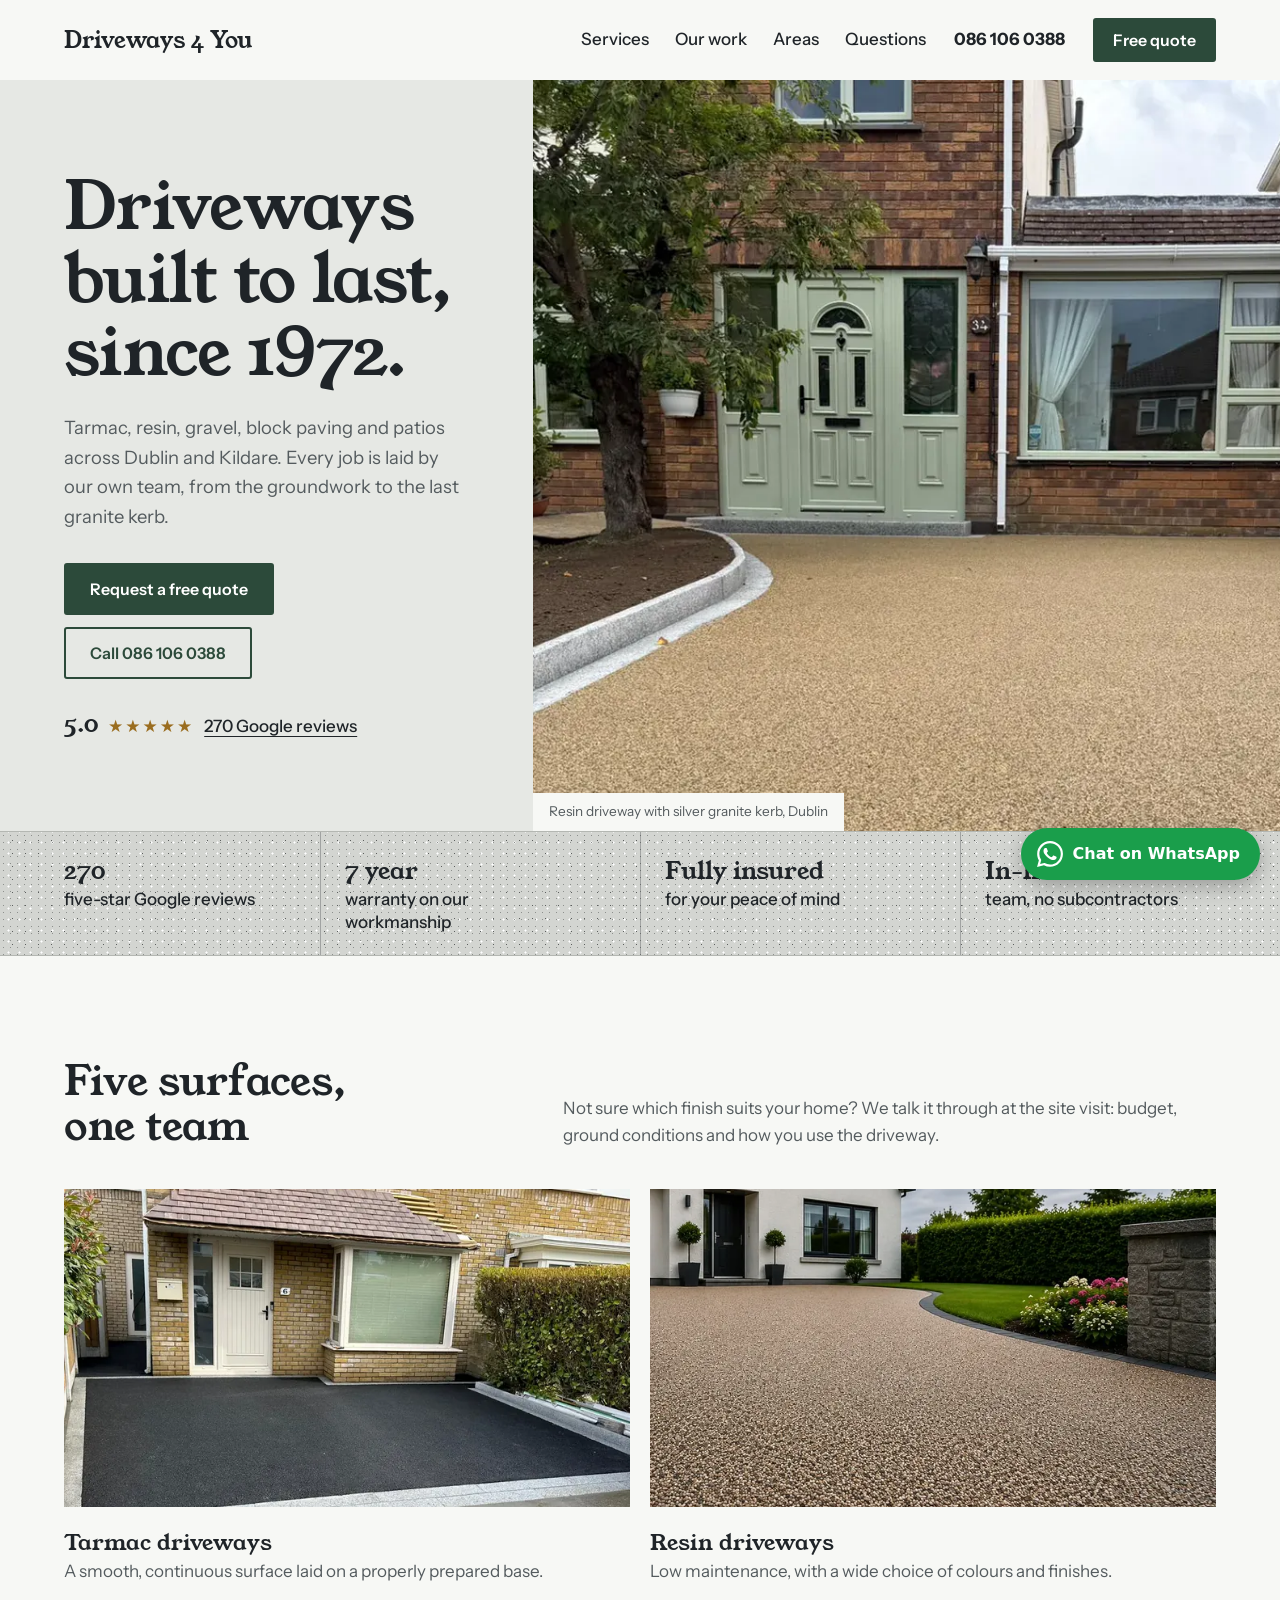
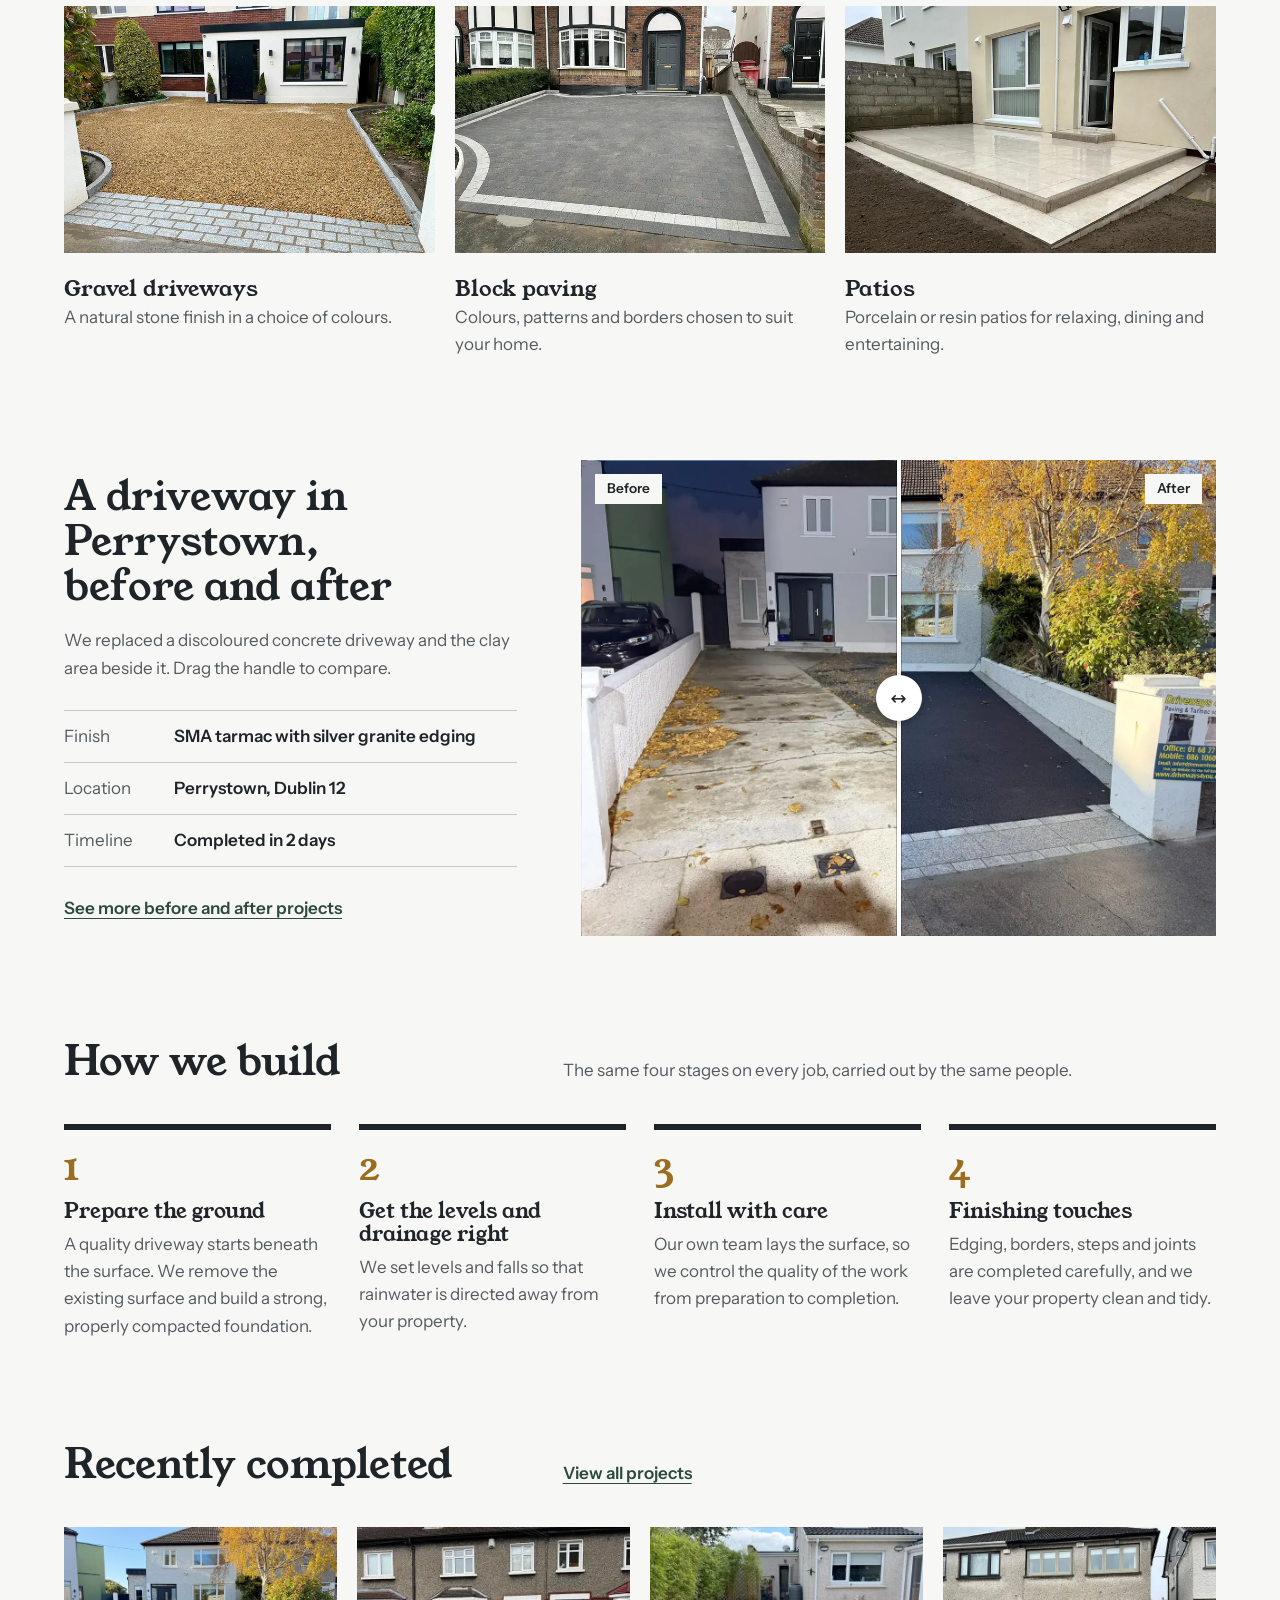
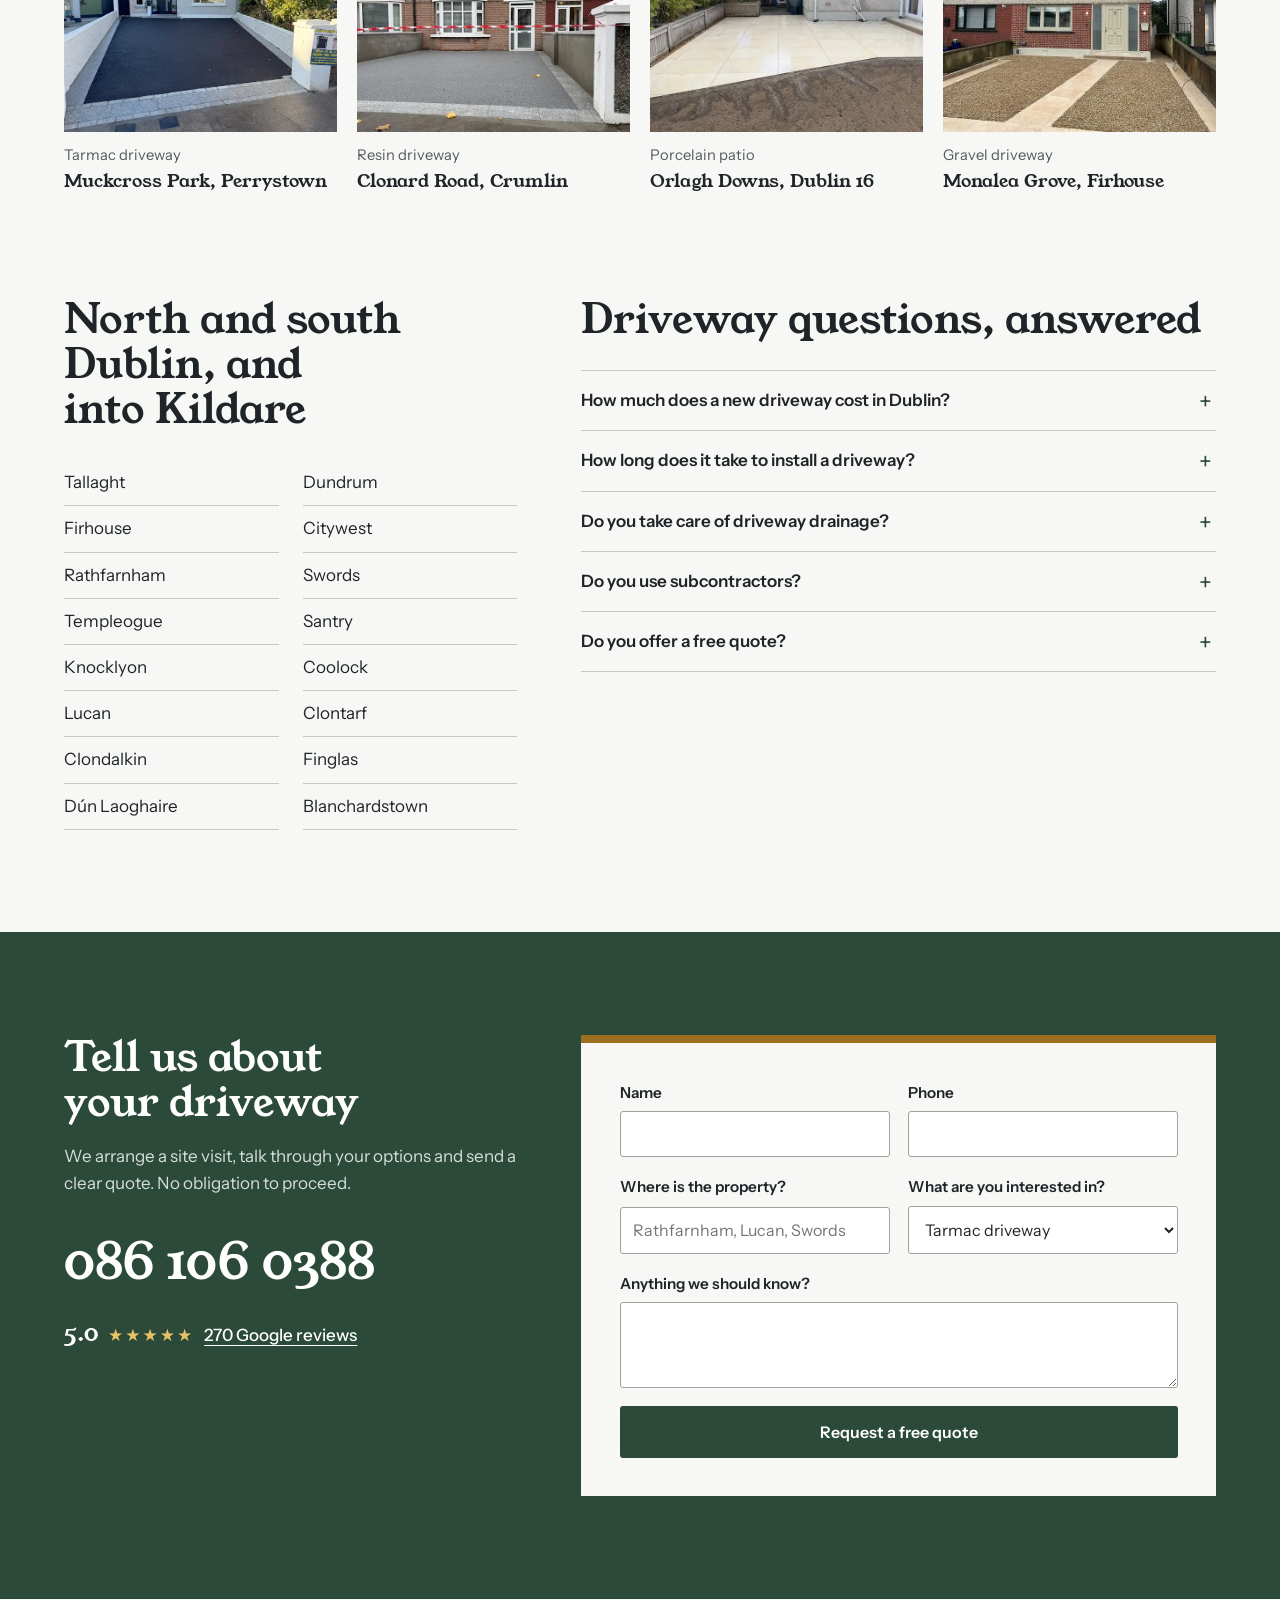
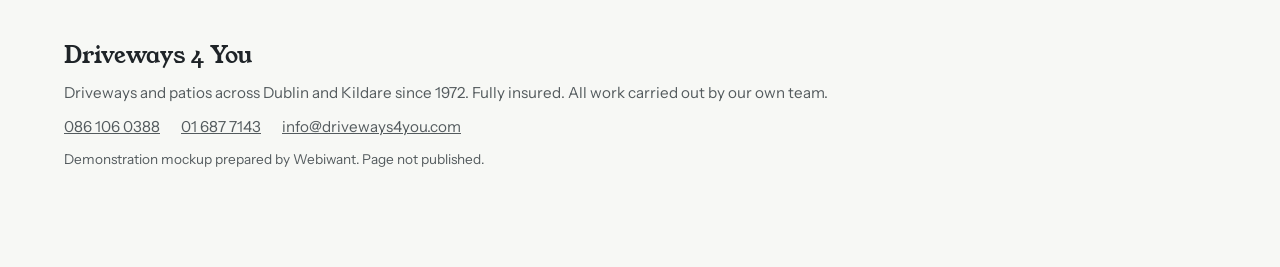
==== commit 5dca0f30: "Version stylesheet links to avoid stale browser cache Co-Authored-By: Claude Fable 5.2 <noreply@anth" ====
--- a/home-page-d925b19eefa49cad/modele-1-granite/index.html
+++ b/home-page-d925b19eefa49cad/modele-1-granite/index.html
@@ -6,8 +6,8 @@
 <meta name="robots" content="noindex, nofollow">
 <title>Driveways Dublin | Tarmac, Resin and Patios | Driveways 4 You</title>
 <meta name="description" content="Driveways 4 You installs tarmac, resin, gravel and block paving driveways and patios across Dublin. Call 086 106 0388 for a free quote.">
-<link rel="stylesheet" href="fonts.css">
-<link rel="stylesheet" href="style.css">
+<link rel="stylesheet" href="fonts.css?v=2">
+<link rel="stylesheet" href="style.css?v=2">
 <script type="application/ld+json">
 {"@context":"https://schema.org","@type":"HomeAndConstructionBusiness","name":"Driveways 4 You","url":"https://driveways4you.com/","telephone":"+353861060388","email":"info@driveways4you.com","foundingDate":"1972","areaServed":[{"@type":"City","name":"Dublin"},{"@type":"AdministrativeArea","name":"Kildare"}],"aggregateRating":{"@type":"AggregateRating","ratingValue":5.0,"reviewCount":270},"sameAs":["https://g.page/r/CZlKfA_YIDIHEAE"]}
 </script>
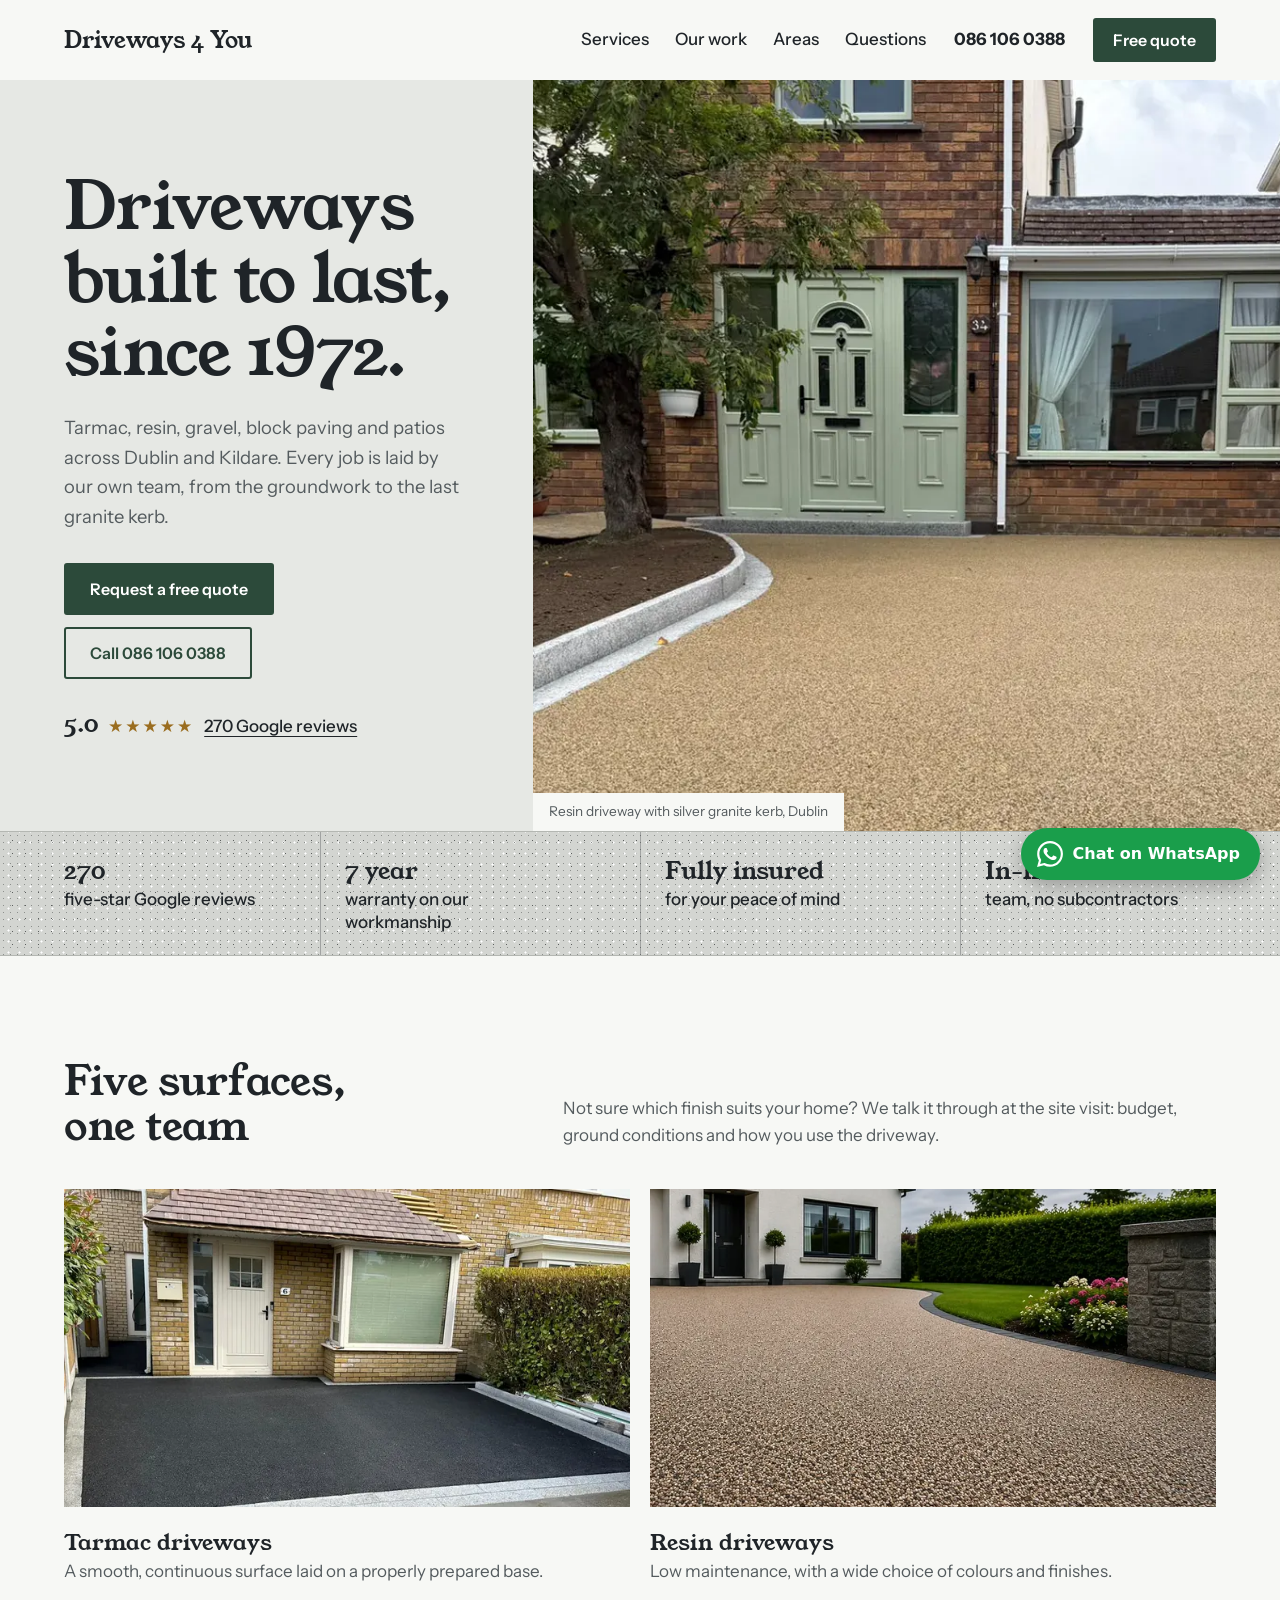
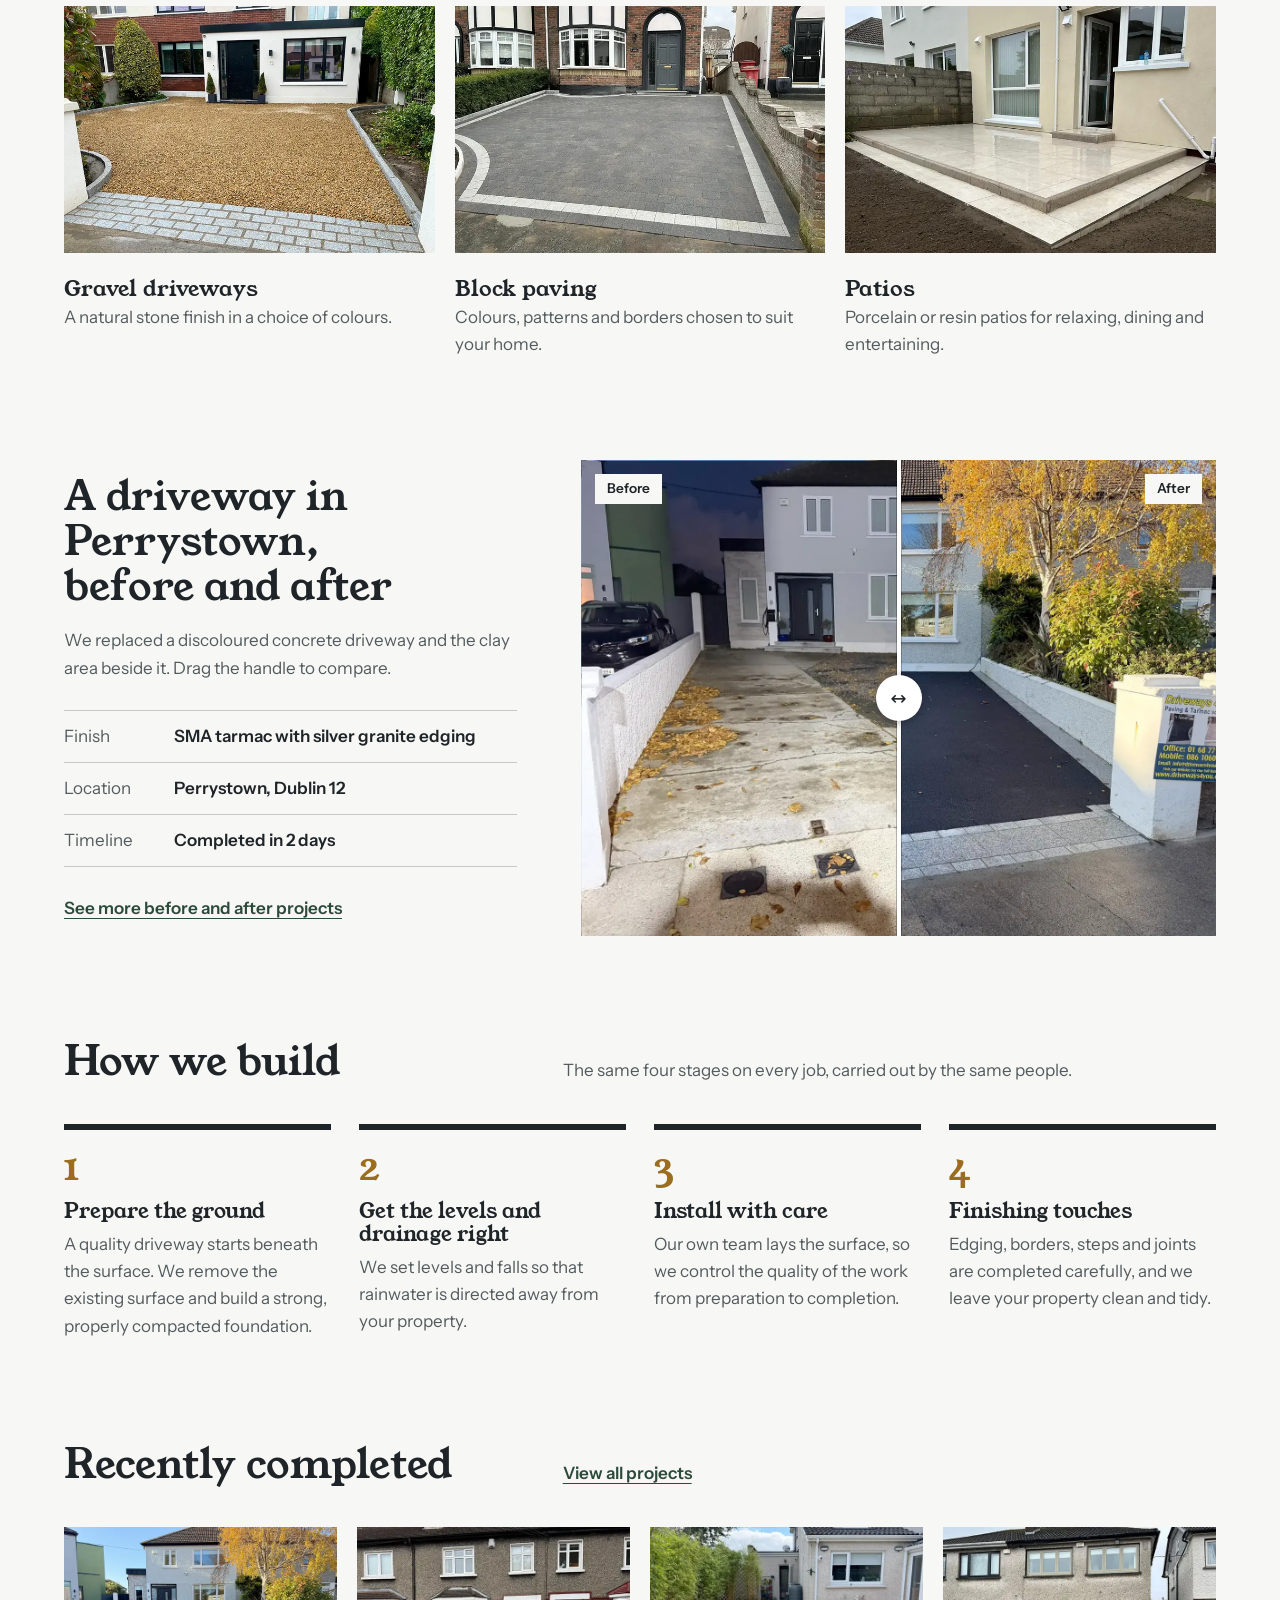
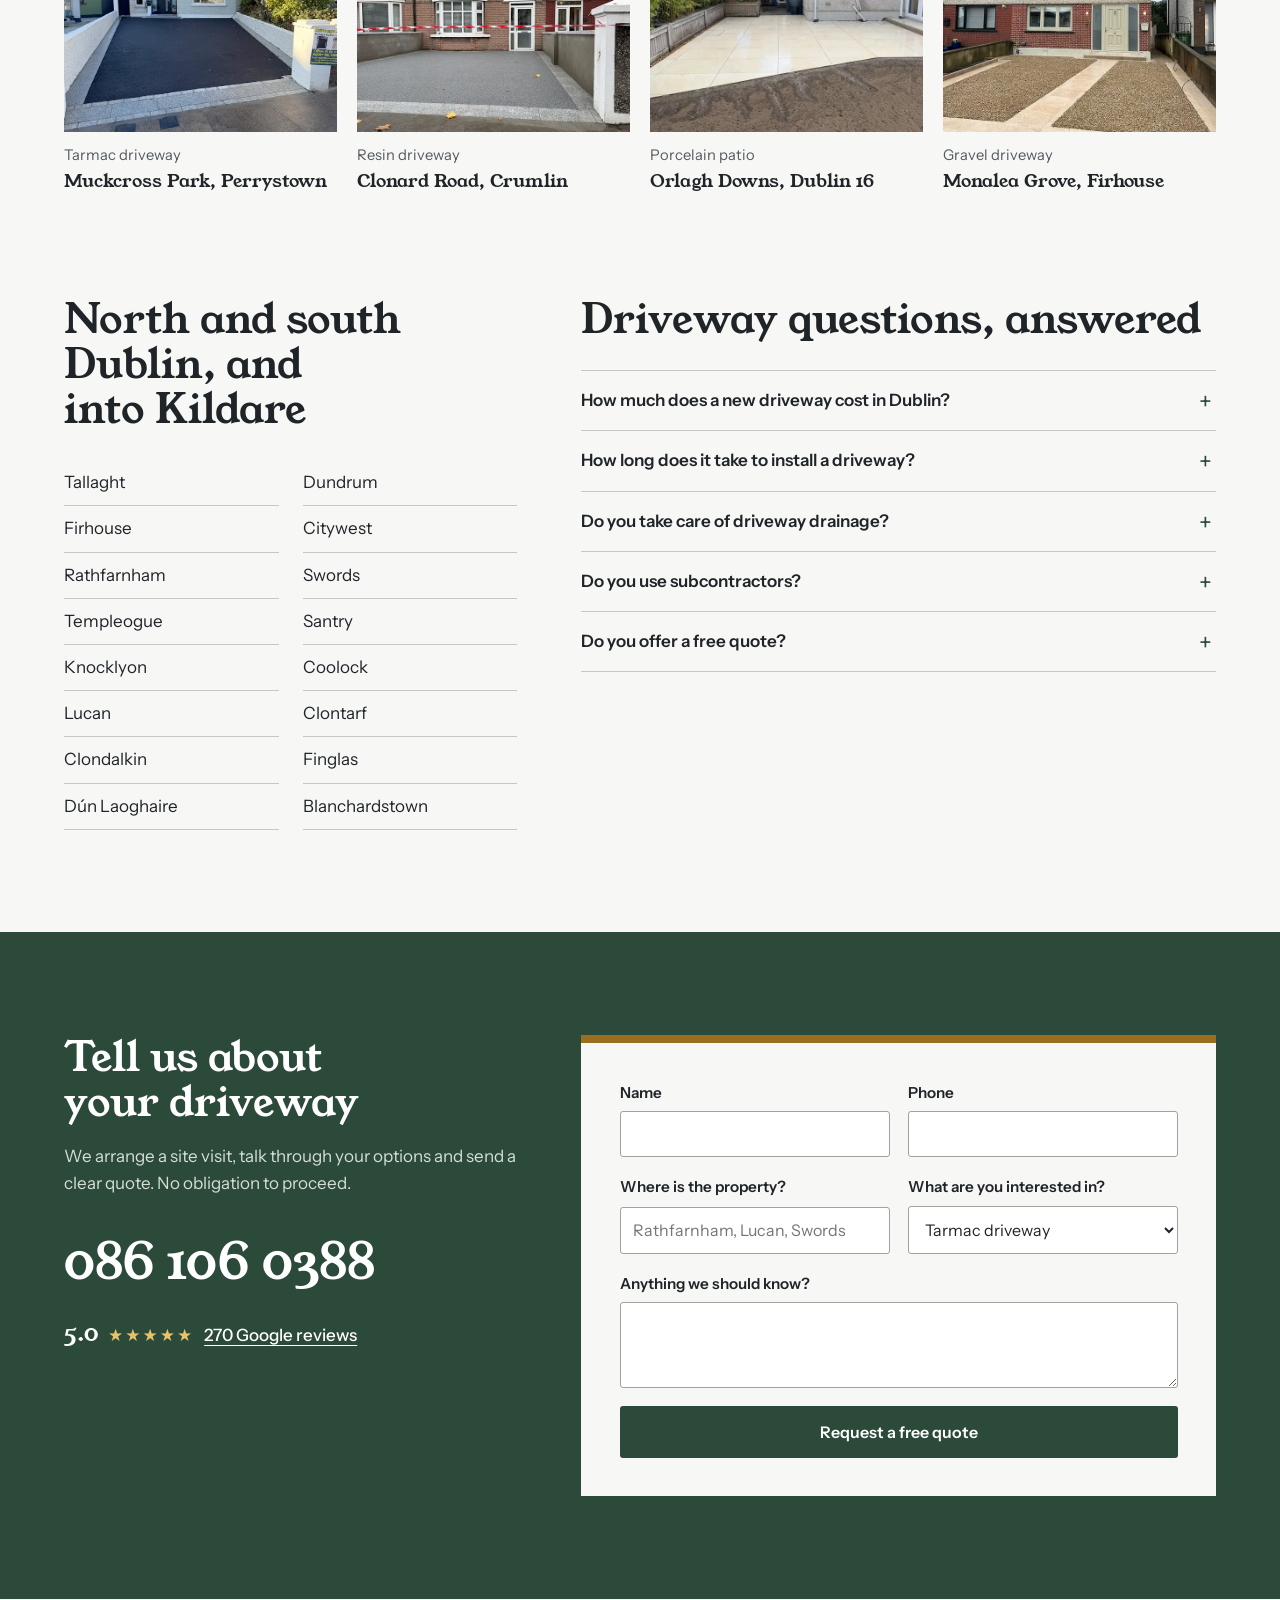
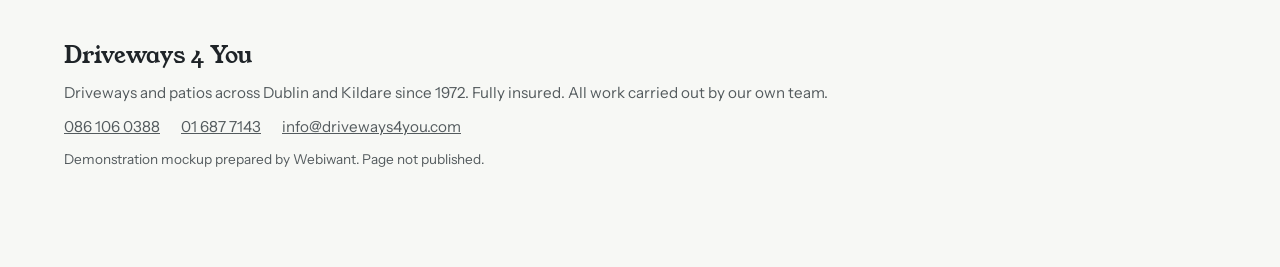
==== commit 1d0502ab: "Show the hero image first on mobile for models 2 and 3 Co-Authored-By: Claude Fable 5.2 <noreply@ant" ====
--- a/home-page-d925b19eefa49cad/modele-1-granite/index.html
+++ b/home-page-d925b19eefa49cad/modele-1-granite/index.html
@@ -6,8 +6,8 @@
 <meta name="robots" content="noindex, nofollow">
 <title>Driveways Dublin | Tarmac, Resin and Patios | Driveways 4 You</title>
 <meta name="description" content="Driveways 4 You installs tarmac, resin, gravel and block paving driveways and patios across Dublin. Call 086 106 0388 for a free quote.">
-<link rel="stylesheet" href="fonts.css?v=2">
-<link rel="stylesheet" href="style.css?v=2">
+<link rel="stylesheet" href="fonts.css?v=3">
+<link rel="stylesheet" href="style.css?v=3">
 <script type="application/ld+json">
 {"@context":"https://schema.org","@type":"HomeAndConstructionBusiness","name":"Driveways 4 You","url":"https://driveways4you.com/","telephone":"+353861060388","email":"info@driveways4you.com","foundingDate":"1972","areaServed":[{"@type":"City","name":"Dublin"},{"@type":"AdministrativeArea","name":"Kildare"}],"aggregateRating":{"@type":"AggregateRating","ratingValue":5.0,"reviewCount":270},"sameAs":["https://g.page/r/CZlKfA_YIDIHEAE"]}
 </script>
